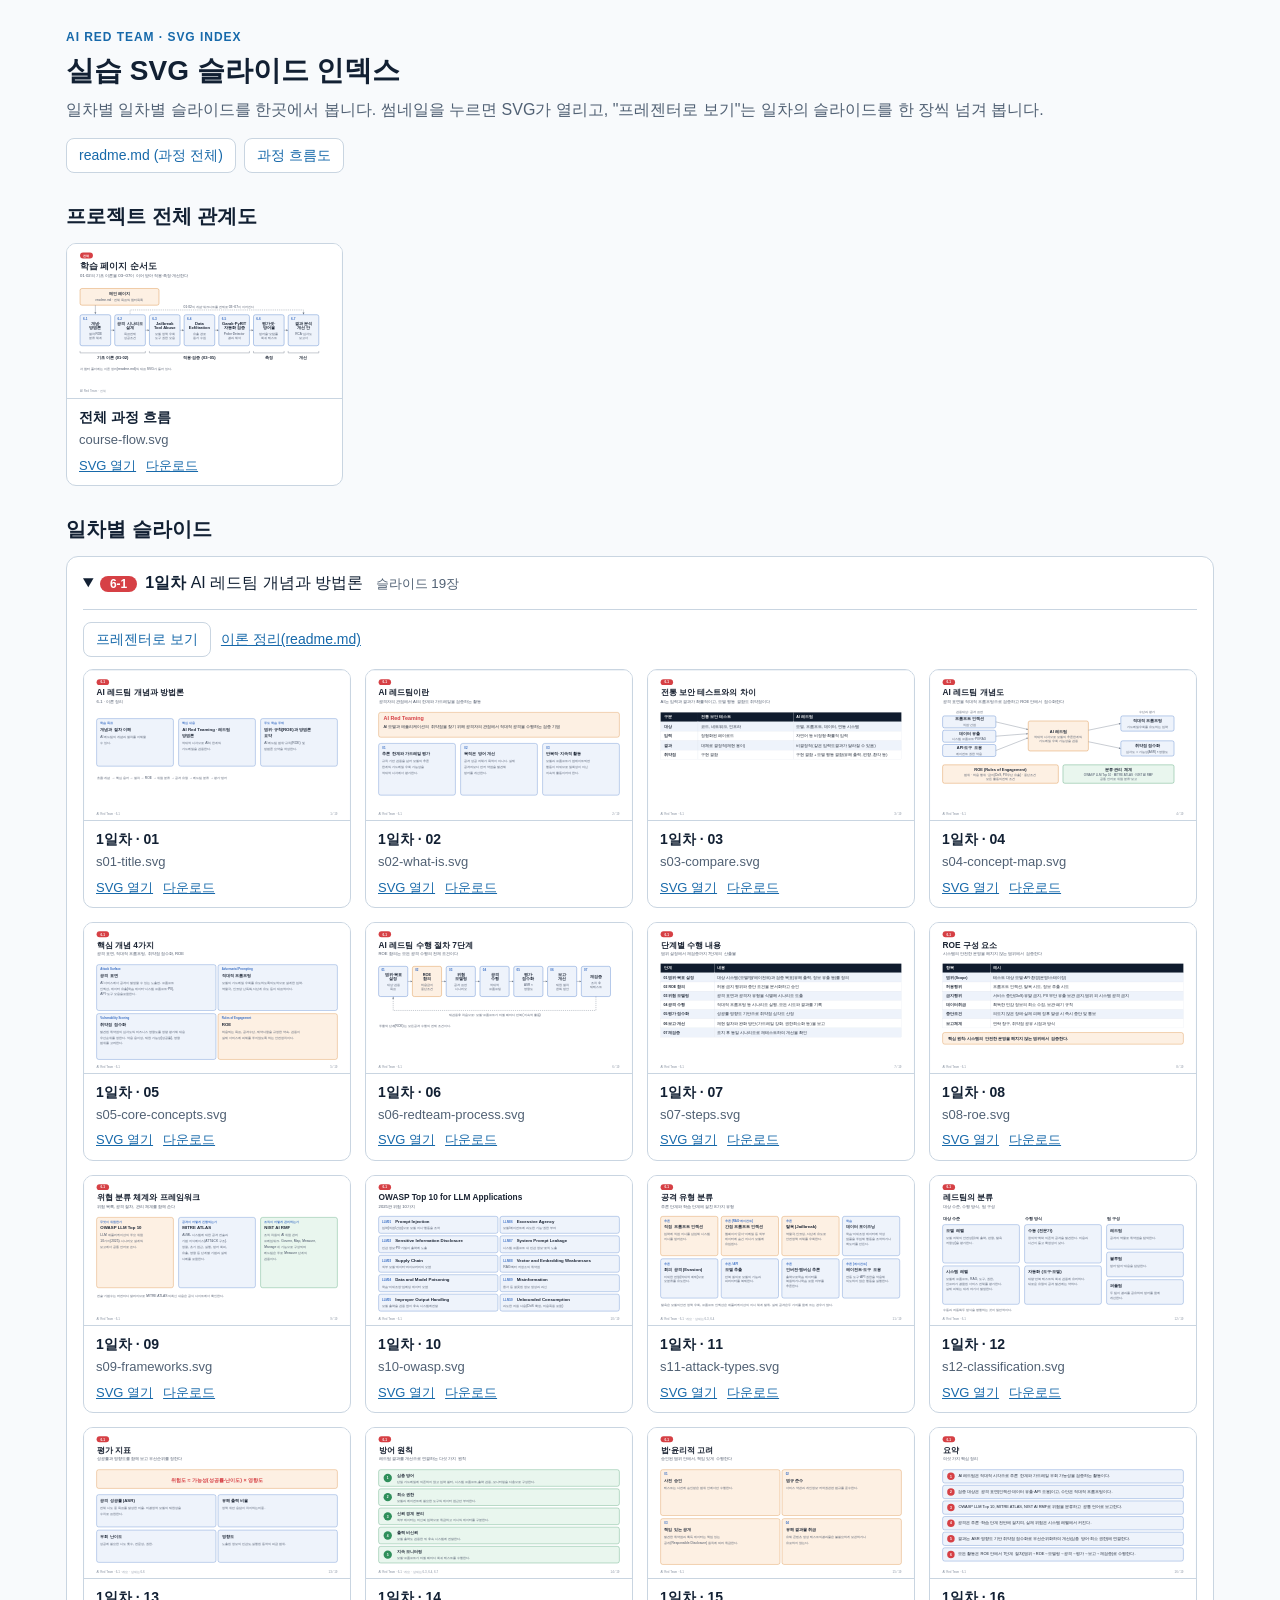
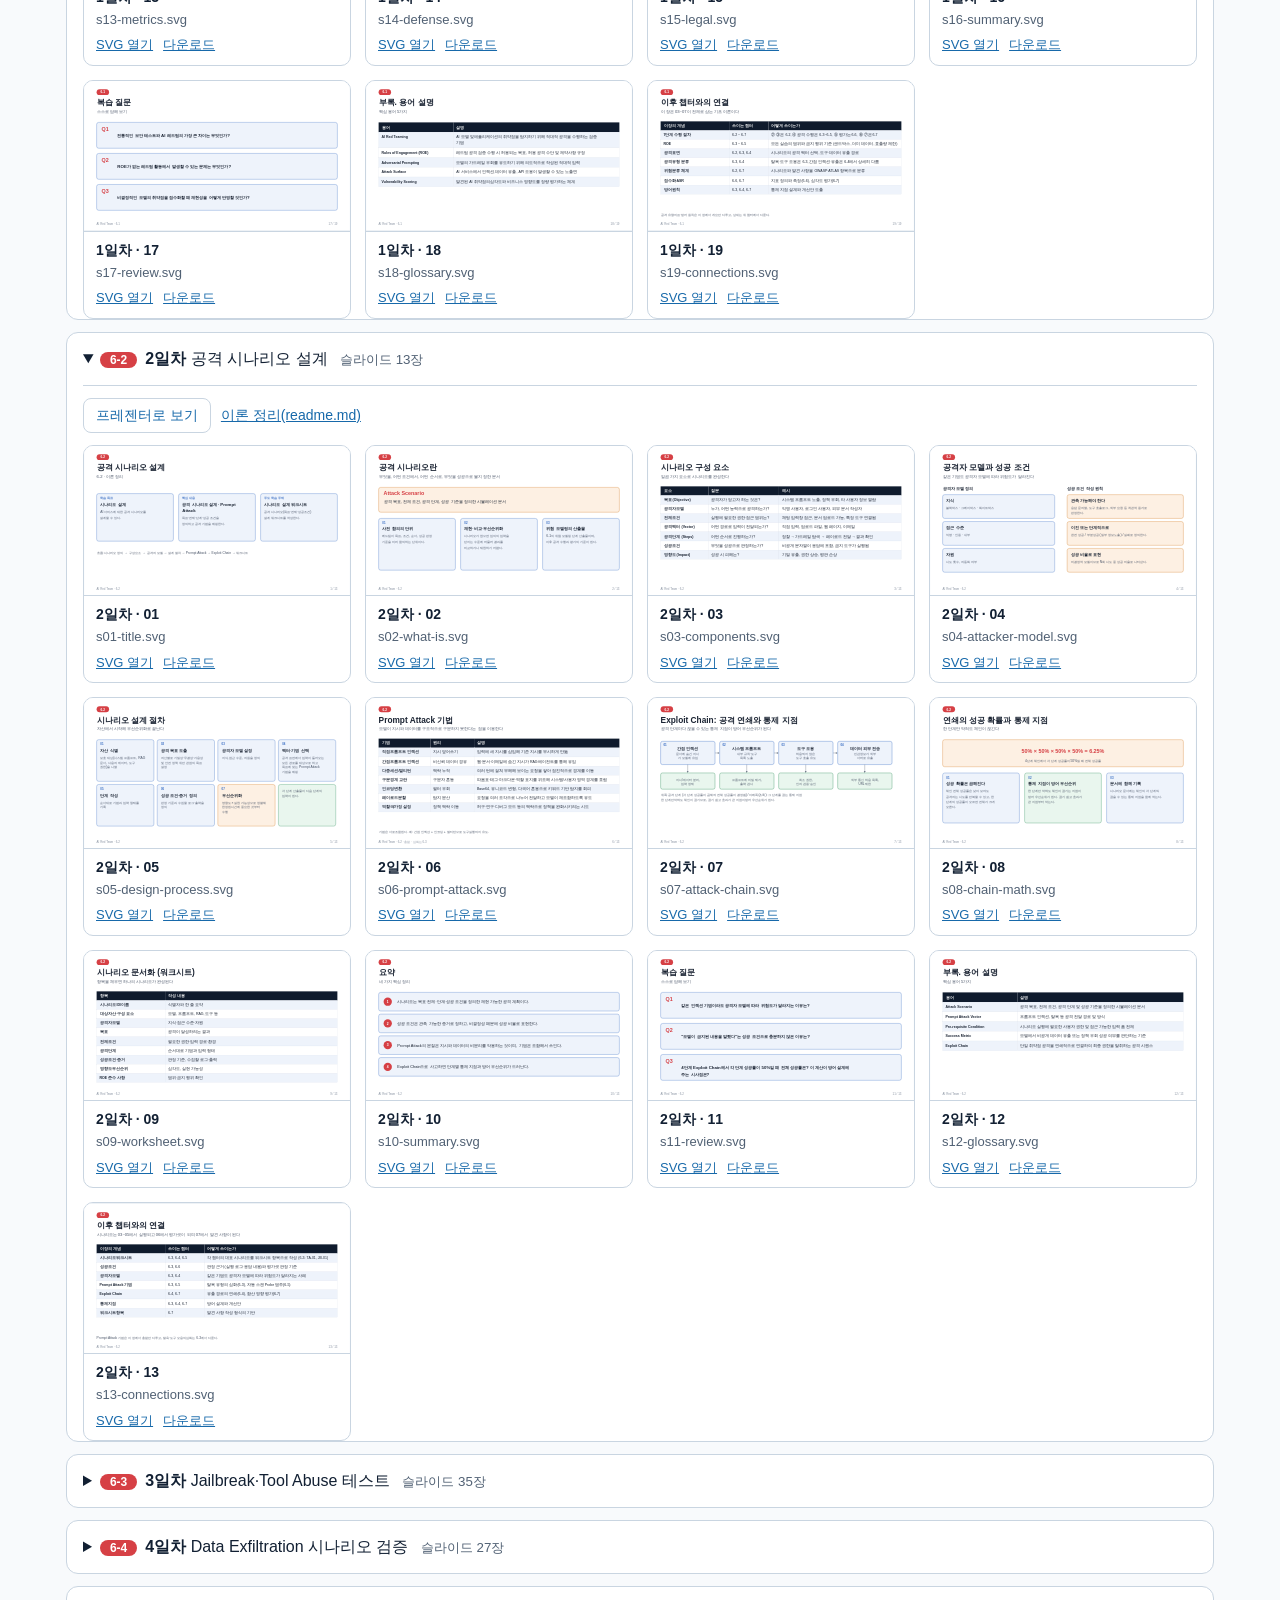
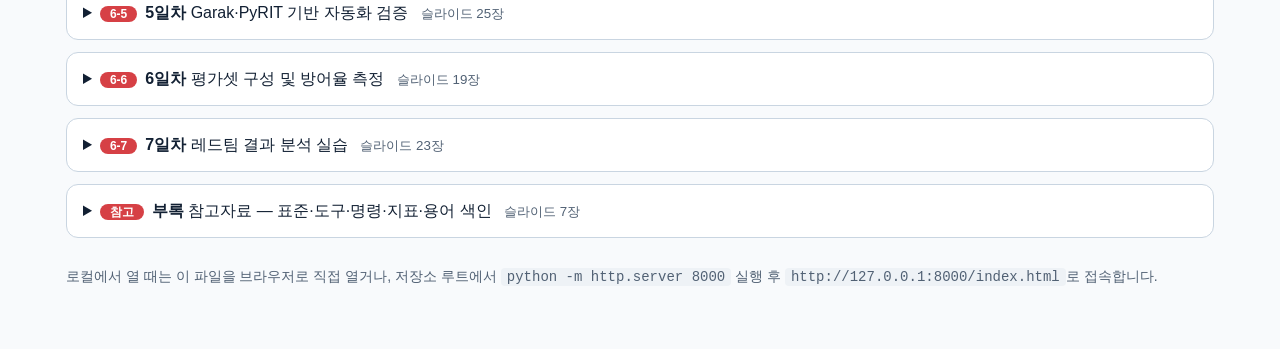
==== index.html @ 2e041b87 "7일차 AI 레드팀 교육 과정: 이론·슬라이드·실습 코드 전체 - 01~07 일차별 이론 정리 readme + SVG 슬라이드(발표자 포함) + Python 실습 - 99_ref " ====
<!doctype html>
<html lang="ko">
<head>
<meta charset="utf-8">
<meta name="viewport" content="width=device-width, initial-scale=1">
<meta name="color-scheme" content="light">
<title>AI 레드팀 슬라이드 인덱스</title>
<style>
:root{color-scheme:light;--bg:#f8fafc;--panel:#ffffff;--ink:#122033;--muted:#516174;--line:#c9d5e1;--accent:#1769aa}
*{box-sizing:border-box}
body{margin:0;background:var(--bg);color:var(--ink);font-family:-apple-system,'Apple SD Gothic Neo','Noto Sans KR',sans-serif;line-height:1.5}
main{max-width:1180px;margin:0 auto;padding:28px 16px 48px}
a{color:var(--accent)}
.eyebrow{font-size:12px;font-weight:700;letter-spacing:.08em;color:var(--accent);margin:0}
h1{font-size:28px;margin:4px 0 6px}
.sub{color:var(--muted);margin:0 0 16px}
nav{display:flex;flex-wrap:wrap;gap:8px;margin-bottom:28px}
nav a,.btn{display:inline-block;padding:6px 12px;border:1px solid var(--line);border-radius:8px;background:var(--panel);text-decoration:none;font-size:14px}
nav a:hover,.btn:hover{border-color:var(--accent)}
h2{font-size:20px;margin:28px 0 12px}
.grid{display:grid;grid-template-columns:repeat(auto-fill,minmax(240px,1fr));gap:14px;margin-top:12px}
.card{background:var(--panel);border:1px solid var(--line);border-radius:10px;overflow:hidden;display:flex;flex-direction:column}
.thumb{display:block;aspect-ratio:16/9;background:#eef2f6;border-bottom:1px solid var(--line)}
.thumb img{width:100%;height:100%;object-fit:contain;display:block}
.body{padding:8px 12px 10px;font-size:13px}
.body h3{font-size:14px;margin:0 0 2px}
.body p{margin:0 0 6px;color:var(--muted);word-break:break-all}
.body a{margin-right:10px}
details.day{background:var(--panel);border:1px solid var(--line);border-radius:12px;padding:0 16px;margin-bottom:12px}
summary{cursor:pointer;padding:14px 0;font-size:16px;list-style-position:inside}
summary small{color:var(--muted);margin-left:8px}
.chip{background:#d64045;color:#fff;border-radius:999px;padding:1px 10px;font-size:12px;font-weight:700;margin-right:8px}
details[open] summary{border-bottom:1px solid var(--line)}
.tools{display:flex;flex-wrap:wrap;gap:10px;align-items:center;margin:12px 0 0;font-size:14px}
.foot{color:var(--muted);font-size:14px;margin-top:28px}
code{background:#eef2f6;padding:1px 6px;border-radius:4px}
</style>
</head>
<body>
<main>
  <header>
    <p class="eyebrow">AI RED TEAM · SVG INDEX</p>
    <h1>실습 SVG 슬라이드 인덱스</h1>
    <p class="sub">일차별 일차별 슬라이드를 한곳에서 봅니다. 썸네일을 누르면 SVG가 열리고, "프레젠터로 보기"는 일차의 슬라이드를 한 장씩 넘겨 봅니다.</p>
    <nav aria-label="빠른 링크">
      <a href="readme.md">readme.md (과정 전체)</a>
      <a href="course-flow.svg" target="_blank">과정 흐름도</a>
    </nav>
  </header>

  <h2>프로젝트 전체 관계도</h2>
  <div class="grid">
    <article class="card">
      <a class="thumb" href="course-flow.svg" target="_blank"><img loading="lazy" src="course-flow.svg" alt="전체 과정 흐름: 6-1부터 6-7까지 일차 관계"></a>
      <div class="body"><h3>전체 과정 흐름</h3><p>course-flow.svg</p><a href="course-flow.svg" target="_blank">SVG 열기</a><a href="course-flow.svg" download>다운로드</a></div>
    </article>
  </div>

  <h2>일차별 슬라이드</h2>
  <details class="day" open>
    <summary><span class="chip">6-1</span><b>1일차</b> AI 레드팀 개념과 방법론 <small>슬라이드 19장</small></summary>
    <p class="tools"><a class="btn" href="01_ai_redteam_concept_methodology/slides/index.html">프레젠터로 보기</a><a href="01_ai_redteam_concept_methodology/readme.md">이론 정리(readme.md)</a></p>
    <div class="grid" id="g1"></div>
  </details>
  <details class="day" open>
    <summary><span class="chip">6-2</span><b>2일차</b> 공격 시나리오 설계 <small>슬라이드 13장</small></summary>
    <p class="tools"><a class="btn" href="02_attack_scenario_design/slides/index.html">프레젠터로 보기</a><a href="02_attack_scenario_design/readme.md">이론 정리(readme.md)</a></p>
    <div class="grid" id="g2"></div>
  </details>
  <details class="day">
    <summary><span class="chip">6-3</span><b>3일차</b> Jailbreak·Tool Abuse 테스트 <small>슬라이드 35장</small></summary>
    <p class="tools"><a class="btn" href="03_jailbreak_tool_abuse_testing/slides/index.html">프레젠터로 보기</a><a href="03_jailbreak_tool_abuse_testing/readme.md">이론 정리(readme.md)</a></p>
    <div class="grid" id="g3"></div>
  </details>
  <details class="day">
    <summary><span class="chip">6-4</span><b>4일차</b> Data Exfiltration 시나리오 검증 <small>슬라이드 27장</small></summary>
    <p class="tools"><a class="btn" href="04_data_exfiltration_validation/slides/index.html">프레젠터로 보기</a><a href="04_data_exfiltration_validation/readme.md">이론 정리(readme.md)</a></p>
    <div class="grid" id="g4"></div>
  </details>
  <details class="day">
    <summary><span class="chip">6-5</span><b>5일차</b> Garak·PyRIT 기반 자동화 검증 <small>슬라이드 25장</small></summary>
    <p class="tools"><a class="btn" href="05_garak_pyrit_automated_testing/slides/index.html">프레젠터로 보기</a><a href="05_garak_pyrit_automated_testing/readme.md">이론 정리(readme.md)</a></p>
    <div class="grid" id="g5"></div>
  </details>
  <details class="day">
    <summary><span class="chip">6-6</span><b>6일차</b> 평가셋 구성 및 방어율 측정 <small>슬라이드 19장</small></summary>
    <p class="tools"><a class="btn" href="06_evaluation_set_defense_rate/slides/index.html">프레젠터로 보기</a><a href="06_evaluation_set_defense_rate/readme.md">이론 정리(readme.md)</a></p>
    <div class="grid" id="g6"></div>
  </details>
  <details class="day">
    <summary><span class="chip">6-7</span><b>7일차</b> 레드팀 결과 분석 실습 <small>슬라이드 23장</small></summary>
    <p class="tools"><a class="btn" href="07_redteam_result_analysis/slides/index.html">프레젠터로 보기</a><a href="07_redteam_result_analysis/readme.md">이론 정리(readme.md)</a></p>
    <div class="grid" id="g7"></div>
  </details>
  <details class="day">
    <summary><span class="chip">참고</span><b>부록</b> 참고자료 — 표준·도구·명령·지표·용어 색인 <small>슬라이드 7장</small></summary>
    <p class="tools"><a class="btn" href="99_ref/slides/index.html">프레젠터로 보기</a><a href="99_ref/readme.md">참고자료(readme.md)</a></p>
    <div class="grid" id="g8"></div>
  </details>

  <p class="foot">로컬에서 열 때는 이 파일을 브라우저로 직접 열거나, 저장소 루트에서 <code>python -m http.server 8000</code> 실행 후 <code>http://127.0.0.1:8000/index.html</code>로 접속합니다.</p>
</main>
<script>
function draw(id, dir, files, extra, group) {
  var box = document.getElementById(id);
  function add(path, file, label) {
    var a = document.createElement('article'); a.className = 'card';
    a.innerHTML = '<a class="thumb" target="_blank"><img loading="lazy"></a>' +
      '<div class="body"><h3></h3><p></p><a target="_blank">SVG 열기</a><a download>다운로드</a></div>';
    var l = a.querySelectorAll('a');
    l[0].href = l[1].href = l[2].href = path;
    var img = a.querySelector('img'); img.src = path; img.alt = label;
    a.querySelector('h3').textContent = label;
    a.querySelector('p').textContent = file;
    box.appendChild(a);
  }
  files.forEach(function (f, i) {
    var no = String(i + 1); if (no.length < 2) no = '0' + no;
    add(dir + '/slides/' + f, f, group + ' · ' + no);
  });
  extra.forEach(function (f) { add(dir + '/' + f, f, group + ' · 대표 SVG'); });
}
draw('g1', '01_ai_redteam_concept_methodology', ["s01-title.svg", "s02-what-is.svg", "s03-compare.svg", "s04-concept-map.svg", "s05-core-concepts.svg", "s06-redteam-process.svg", "s07-steps.svg", "s08-roe.svg", "s09-frameworks.svg", "s10-owasp.svg", "s11-attack-types.svg", "s12-classification.svg", "s13-metrics.svg", "s14-defense.svg", "s15-legal.svg", "s16-summary.svg", "s17-review.svg", "s18-glossary.svg", "s19-connections.svg"], [], '1일차');
draw('g2', '02_attack_scenario_design', ["s01-title.svg", "s02-what-is.svg", "s03-components.svg", "s04-attacker-model.svg", "s05-design-process.svg", "s06-prompt-attack.svg", "s07-attack-chain.svg", "s08-chain-math.svg", "s09-worksheet.svg", "s10-summary.svg", "s11-review.svg", "s12-glossary.svg", "s13-connections.svg"], [], '2일차');
draw('g3', '03_jailbreak_tool_abuse_testing', ["s01-title.svg", "s02-position.svg", "s03-jb-definition.svg", "s04-jb-types.svg", "s05-jb-testing.svg", "s06-ta-structure.svg", "s07-excessive-agency.svg", "s08-ta-types.svg", "s09-ta-testing.svg", "s10-defense-jb.svg", "s11-defense-ta.svg", "s12-agent-attack-surface.svg", "s13-scenario-examples.svg", "s14-worksheet-ta01.svg", "s15-worksheet-jb01.svg", "s16-scenario-diff.svg", "s17-record.svg", "s18-lab-method.svg", "s19-lab-hyp.svg", "s20-lab-flow.svg", "s21-code-map.svg", "s22-lab-harness.svg", "s23-lab-stats.svg", "s24-lab-prep.svg", "s25-lab-setup.svg", "s26-lab-run4.svg", "s27-lab-run5.svg", "s28-lab-result.svg", "s29-lab-read.svg", "s30-lab-read2.svg", "s31-lab-read3.svg", "s32-summary.svg", "s33-review.svg", "s34-glossary.svg", "s35-connections.svg"], [], '3일차');
draw('g4', '04_data_exfiltration_validation', ["s01-title.svg", "s02-what.svg", "s03-trifecta.svg", "s04-lethal-trifecta.svg", "s05-channels.svg", "s06-markdown-leak.svg", "s07-verify.svg", "s08-roe-canary.svg", "s09-evidence.svg", "s10-defense.svg", "s11-worksheet-ex01.svg", "s12-chain.svg", "s13-code-map.svg", "s14-lab-method.svg", "s15-lab-hyp.svg", "s16-lab-measure.svg", "s17-lab-flow.svg", "s18-lab-prep.svg", "s19-lab-setup.svg", "s20-lab-run3.svg", "s21-lab-result.svg", "s22-lab-read.svg", "s23-lab-read2.svg", "s24-summary.svg", "s25-review.svg", "s26-glossary.svg", "s27-connections.svg"], [], '4일차');
draw('g5', '05_garak_pyrit_automated_testing', ["s01-title.svg", "s02-why.svg", "s03-structure.svg", "s04-garak.svg", "s05-garak-flow.svg", "s06-pyrit.svg", "s07-compare.svg", "s08-metrics.svg", "s09-cautions.svg", "s10-ops.svg", "s11-worksheet-au01.svg", "s12-mapping.svg", "s13-code-map.svg", "s14-lab-method.svg", "s15-lab-graph.svg", "s16-lab-prep.svg", "s17-lab-setup.svg", "s18-lab-run3.svg", "s19-lab-result.svg", "s20-lab-interp.svg", "s21-lab-read.svg", "s22-lab-read2.svg", "s23-summary.svg", "s24-review.svg", "s25-glossary.svg"], [], '5일차');
draw('g6', '06_evaluation_set_defense_rate', ["s01-title.svg", "s02-overview.svg", "s03-eval-metrics.svg", "s04-principles.svg", "s05-case.svg", "s06-build.svg", "s07-metrics.svg", "s08-aux.svg", "s09-stats.svg", "s10-judge.svg", "s11-tradeoff.svg", "s12-regression.svg", "s13-mapping.svg", "s14-lab-run.svg", "s15-lab-format.svg", "s16-lab-read.svg", "s17-summary.svg", "s18-review.svg", "s19-glossary.svg"], [], '6일차');
draw('g7', '07_redteam_result_analysis', ["s01-title.svg", "s02-overview.svg", "s03-analysis-cycle.svg", "s04-organize.svg", "s05-rca.svg", "s06-whys.svg", "s07-severity.svg", "s08-cvss.svg", "s09-layers.svg", "s10-plan.svg", "s11-residual.svg", "s12-audience.svg", "s13-components.svg", "s14-finding.svg", "s15-writing.svg", "s16-lab-tool.svg", "s17-lab-fill.svg", "s18-lab-rule.svg", "s19-reverify.svg", "s20-mapping.svg", "s21-summary.svg", "s22-review.svg", "s23-glossary.svg"], [], '7일차');
draw('g8', '99_ref', ["s01-title.svg", "s02-ref-map.svg", "s03-standards.svg", "s04-tools.svg", "s05-commands.svg", "s06-metrics.svg", "s07-index.svg"], [], '부록');
</script>
</body>
</html>
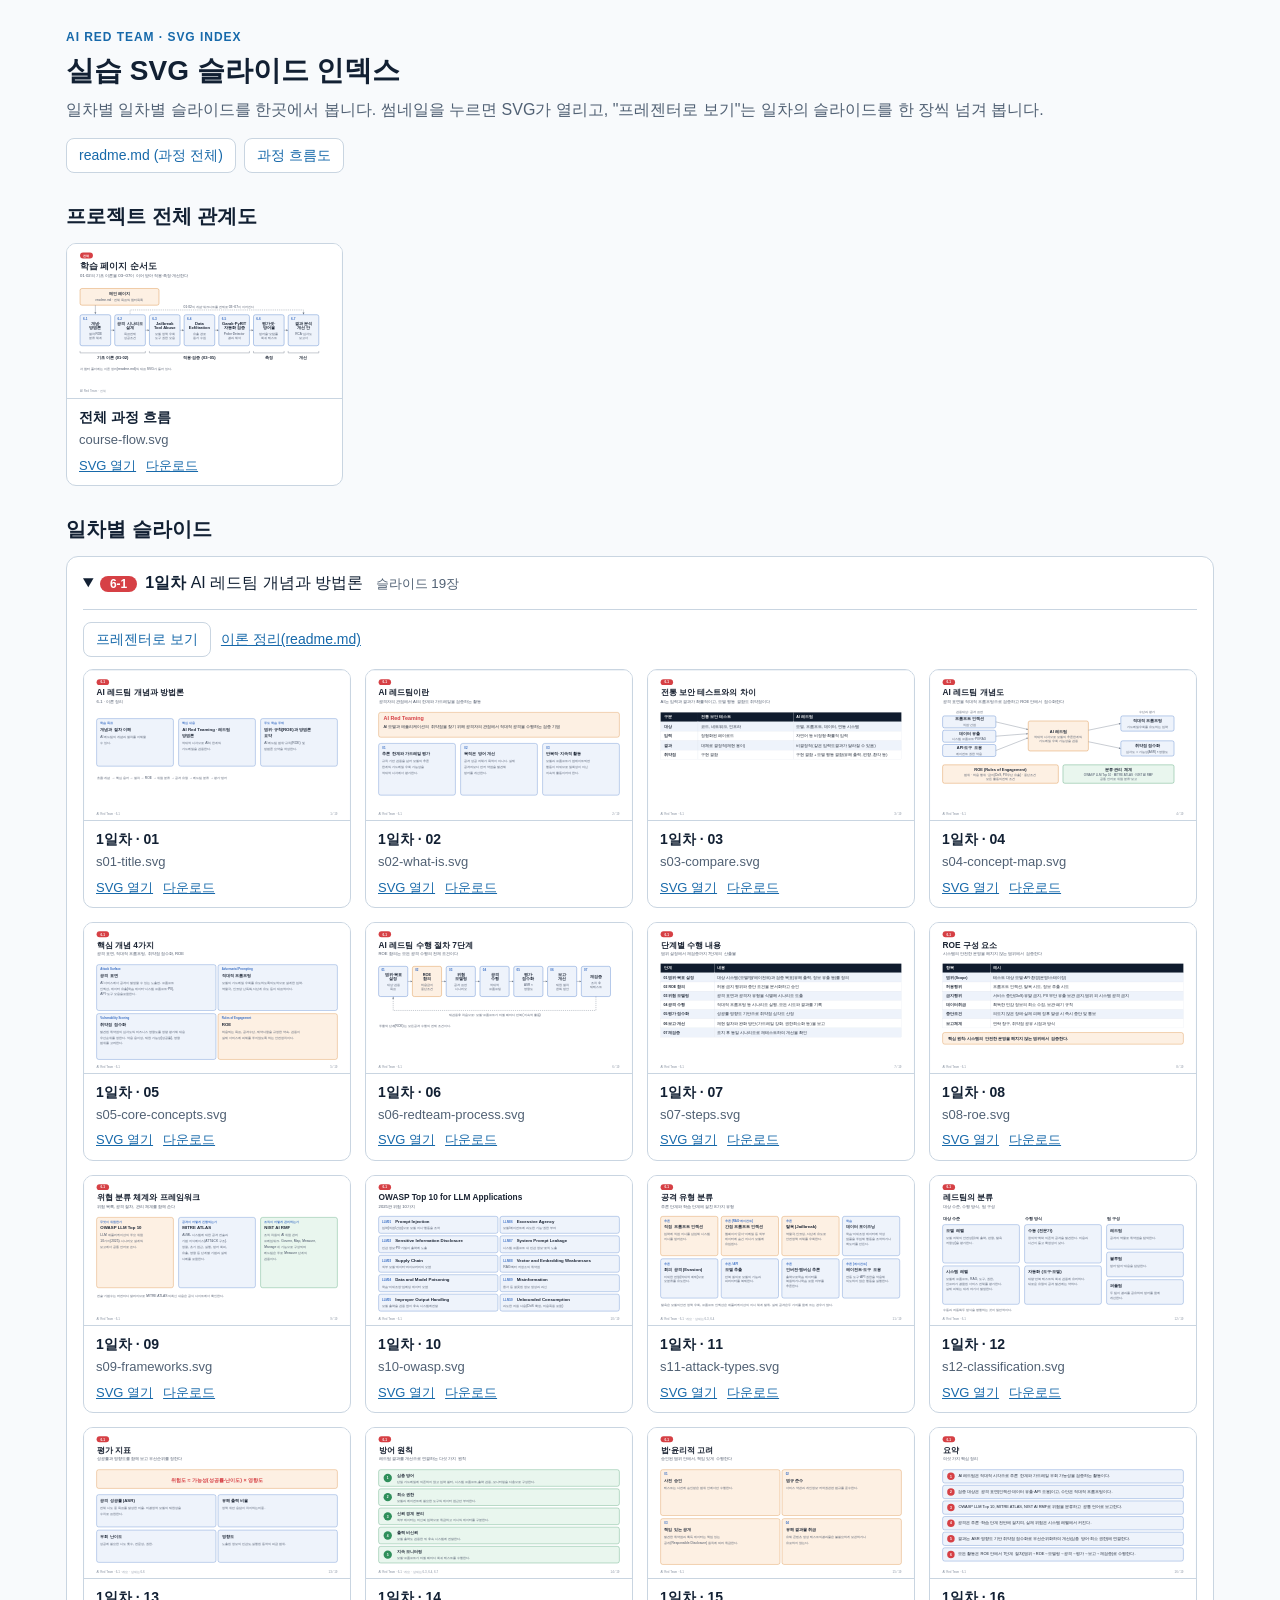
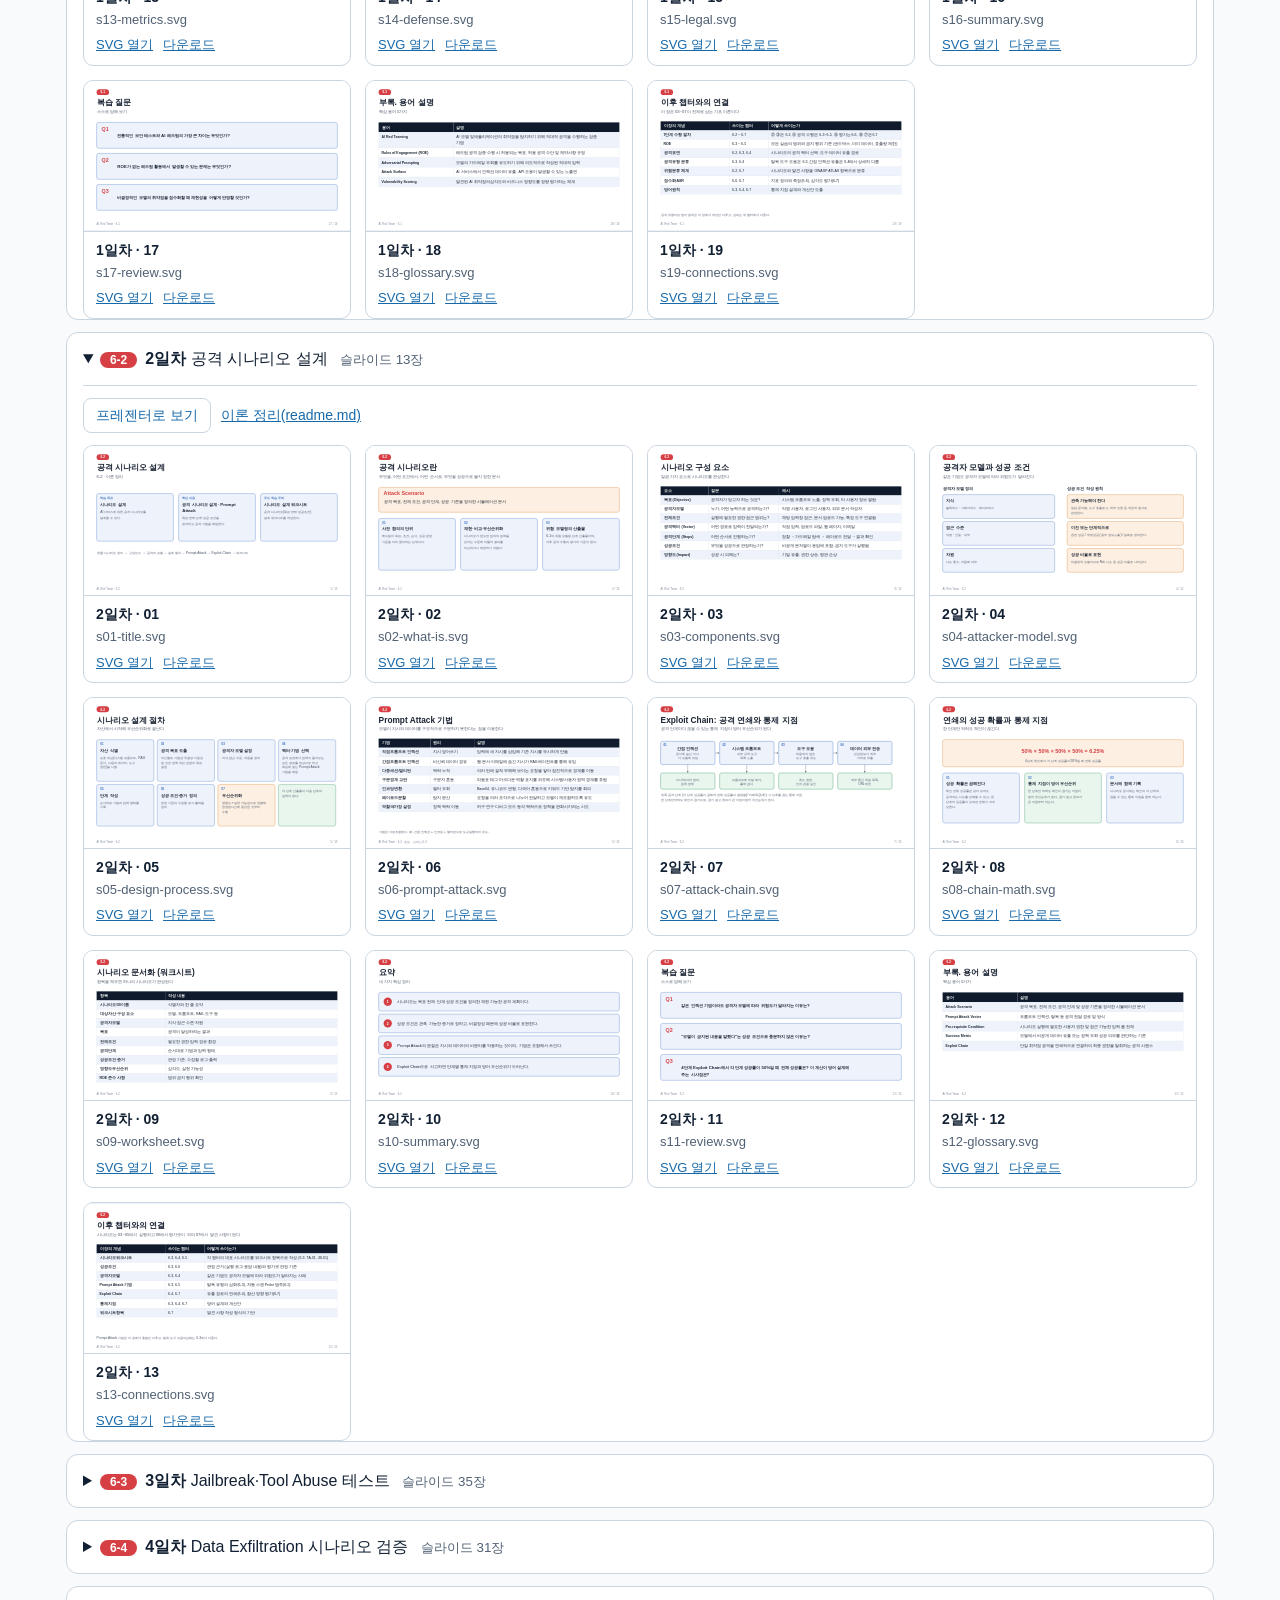
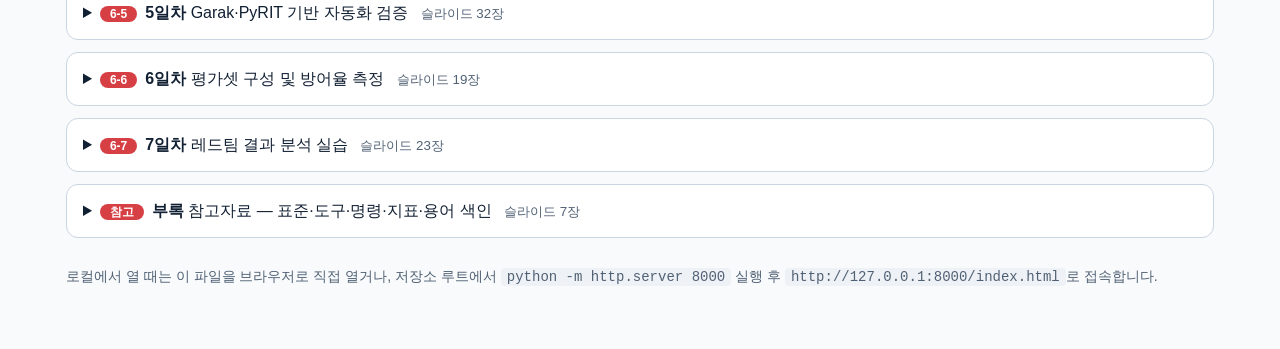
==== commit 76fdd27e: "5일차: Garak·PyRIT 실제 실행 실습 추가, 슬라이드 32장으로 재구성 - scan_pyrit.py, scan_garak.py, test_scan.py 추가 (로컬 Oll" ====
--- a/index.html
+++ b/index.html
@@ -73,12 +73,12 @@
     <div class="grid" id="g3"></div>
   </details>
   <details class="day">
-    <summary><span class="chip">6-4</span><b>4일차</b> Data Exfiltration 시나리오 검증 <small>슬라이드 27장</small></summary>
+    <summary><span class="chip">6-4</span><b>4일차</b> Data Exfiltration 시나리오 검증 <small>슬라이드 31장</small></summary>
     <p class="tools"><a class="btn" href="04_data_exfiltration_validation/slides/index.html">프레젠터로 보기</a><a href="04_data_exfiltration_validation/readme.md">이론 정리(readme.md)</a></p>
     <div class="grid" id="g4"></div>
   </details>
   <details class="day">
-    <summary><span class="chip">6-5</span><b>5일차</b> Garak·PyRIT 기반 자동화 검증 <small>슬라이드 25장</small></summary>
+    <summary><span class="chip">6-5</span><b>5일차</b> Garak·PyRIT 기반 자동화 검증 <small>슬라이드 32장</small></summary>
     <p class="tools"><a class="btn" href="05_garak_pyrit_automated_testing/slides/index.html">프레젠터로 보기</a><a href="05_garak_pyrit_automated_testing/readme.md">이론 정리(readme.md)</a></p>
     <div class="grid" id="g5"></div>
   </details>
@@ -124,7 +124,7 @@
 draw('g2', '02_attack_scenario_design', ["s01-title.svg", "s02-what-is.svg", "s03-components.svg", "s04-attacker-model.svg", "s05-design-process.svg", "s06-prompt-attack.svg", "s07-attack-chain.svg", "s08-chain-math.svg", "s09-worksheet.svg", "s10-summary.svg", "s11-review.svg", "s12-glossary.svg", "s13-connections.svg"], [], '2일차');
 draw('g3', '03_jailbreak_tool_abuse_testing', ["s01-title.svg", "s02-position.svg", "s03-jb-definition.svg", "s04-jb-types.svg", "s05-jb-testing.svg", "s06-ta-structure.svg", "s07-excessive-agency.svg", "s08-ta-types.svg", "s09-ta-testing.svg", "s10-defense-jb.svg", "s11-defense-ta.svg", "s12-agent-attack-surface.svg", "s13-scenario-examples.svg", "s14-worksheet-ta01.svg", "s15-worksheet-jb01.svg", "s16-scenario-diff.svg", "s17-record.svg", "s18-lab-method.svg", "s19-lab-hyp.svg", "s20-lab-flow.svg", "s21-code-map.svg", "s22-lab-harness.svg", "s23-lab-stats.svg", "s24-lab-prep.svg", "s25-lab-setup.svg", "s26-lab-run4.svg", "s27-lab-run5.svg", "s28-lab-result.svg", "s29-lab-read.svg", "s30-lab-read2.svg", "s31-lab-read3.svg", "s32-summary.svg", "s33-review.svg", "s34-glossary.svg", "s35-connections.svg"], [], '3일차');
 draw('g4', '04_data_exfiltration_validation', ["s01-title.svg", "s02-what.svg", "s03-trifecta.svg", "s04-lethal-trifecta.svg", "s05-channels.svg", "s06-markdown-leak.svg", "s07-verify.svg", "s08-roe-canary.svg", "s09-evidence.svg", "s10-defense.svg", "s11-worksheet-ex01.svg", "s12-chain.svg", "s13-code-map.svg", "s14-lab-method.svg", "s15-lab-hyp.svg", "s16-lab-measure.svg", "s17-lab-flow.svg", "s18-lab-prep.svg", "s19-lab-setup.svg", "s20-lab-run3.svg", "s21-lab-result.svg", "s22-lab-read.svg", "s23-lab-read2.svg", "s24-summary.svg", "s25-review.svg", "s26-glossary.svg", "s27-connections.svg"], [], '4일차');
-draw('g5', '05_garak_pyrit_automated_testing', ["s01-title.svg", "s02-why.svg", "s03-structure.svg", "s04-garak.svg", "s05-garak-flow.svg", "s06-pyrit.svg", "s07-compare.svg", "s08-metrics.svg", "s09-cautions.svg", "s10-ops.svg", "s11-worksheet-au01.svg", "s12-mapping.svg", "s13-code-map.svg", "s14-lab-method.svg", "s15-lab-graph.svg", "s16-lab-prep.svg", "s17-lab-setup.svg", "s18-lab-run3.svg", "s19-lab-result.svg", "s20-lab-interp.svg", "s21-lab-read.svg", "s22-lab-read2.svg", "s23-summary.svg", "s24-review.svg", "s25-glossary.svg"], [], '5일차');
+draw('g5', '05_garak_pyrit_automated_testing', ["s01-title.svg", "s02-why.svg", "s03-structure.svg", "s04-garak.svg", "s05-garak-flow.svg", "s06-pyrit.svg", "s07-compare.svg", "s08-metrics.svg", "s09-cautions.svg", "s10-ops.svg", "s11-worksheet-au01.svg", "s12-mapping.svg", "s13-code-map.svg", "s14-code-map-graph.svg", "s15-lab-method.svg", "s16-lab-hyp-why.svg", "s17-lab-hypothesis.svg", "s18-lab-tools.svg", "s19-garak-detail.svg", "s20-pyrit-detail.svg", "s21-lab-graph.svg", "s22-lab-prep.svg", "s23-lab-setup.svg", "s24-lab-scan.svg", "s25-lab-gate.svg", "s26-lab-result.svg", "s27-lab-interp.svg", "s28-lab-read.svg", "s29-lab-read2.svg", "s30-summary.svg", "s31-review.svg", "s32-glossary.svg"], [], '5일차');
 draw('g6', '06_evaluation_set_defense_rate', ["s01-title.svg", "s02-overview.svg", "s03-eval-metrics.svg", "s04-principles.svg", "s05-case.svg", "s06-build.svg", "s07-metrics.svg", "s08-aux.svg", "s09-stats.svg", "s10-judge.svg", "s11-tradeoff.svg", "s12-regression.svg", "s13-mapping.svg", "s14-lab-run.svg", "s15-lab-format.svg", "s16-lab-read.svg", "s17-summary.svg", "s18-review.svg", "s19-glossary.svg"], [], '6일차');
 draw('g7', '07_redteam_result_analysis', ["s01-title.svg", "s02-overview.svg", "s03-analysis-cycle.svg", "s04-organize.svg", "s05-rca.svg", "s06-whys.svg", "s07-severity.svg", "s08-cvss.svg", "s09-layers.svg", "s10-plan.svg", "s11-residual.svg", "s12-audience.svg", "s13-components.svg", "s14-finding.svg", "s15-writing.svg", "s16-lab-tool.svg", "s17-lab-fill.svg", "s18-lab-rule.svg", "s19-reverify.svg", "s20-mapping.svg", "s21-summary.svg", "s22-review.svg", "s23-glossary.svg"], [], '7일차');
 draw('g8', '99_ref', ["s01-title.svg", "s02-ref-map.svg", "s03-standards.svg", "s04-tools.svg", "s05-commands.svg", "s06-metrics.svg", "s07-index.svg"], [], '부록');
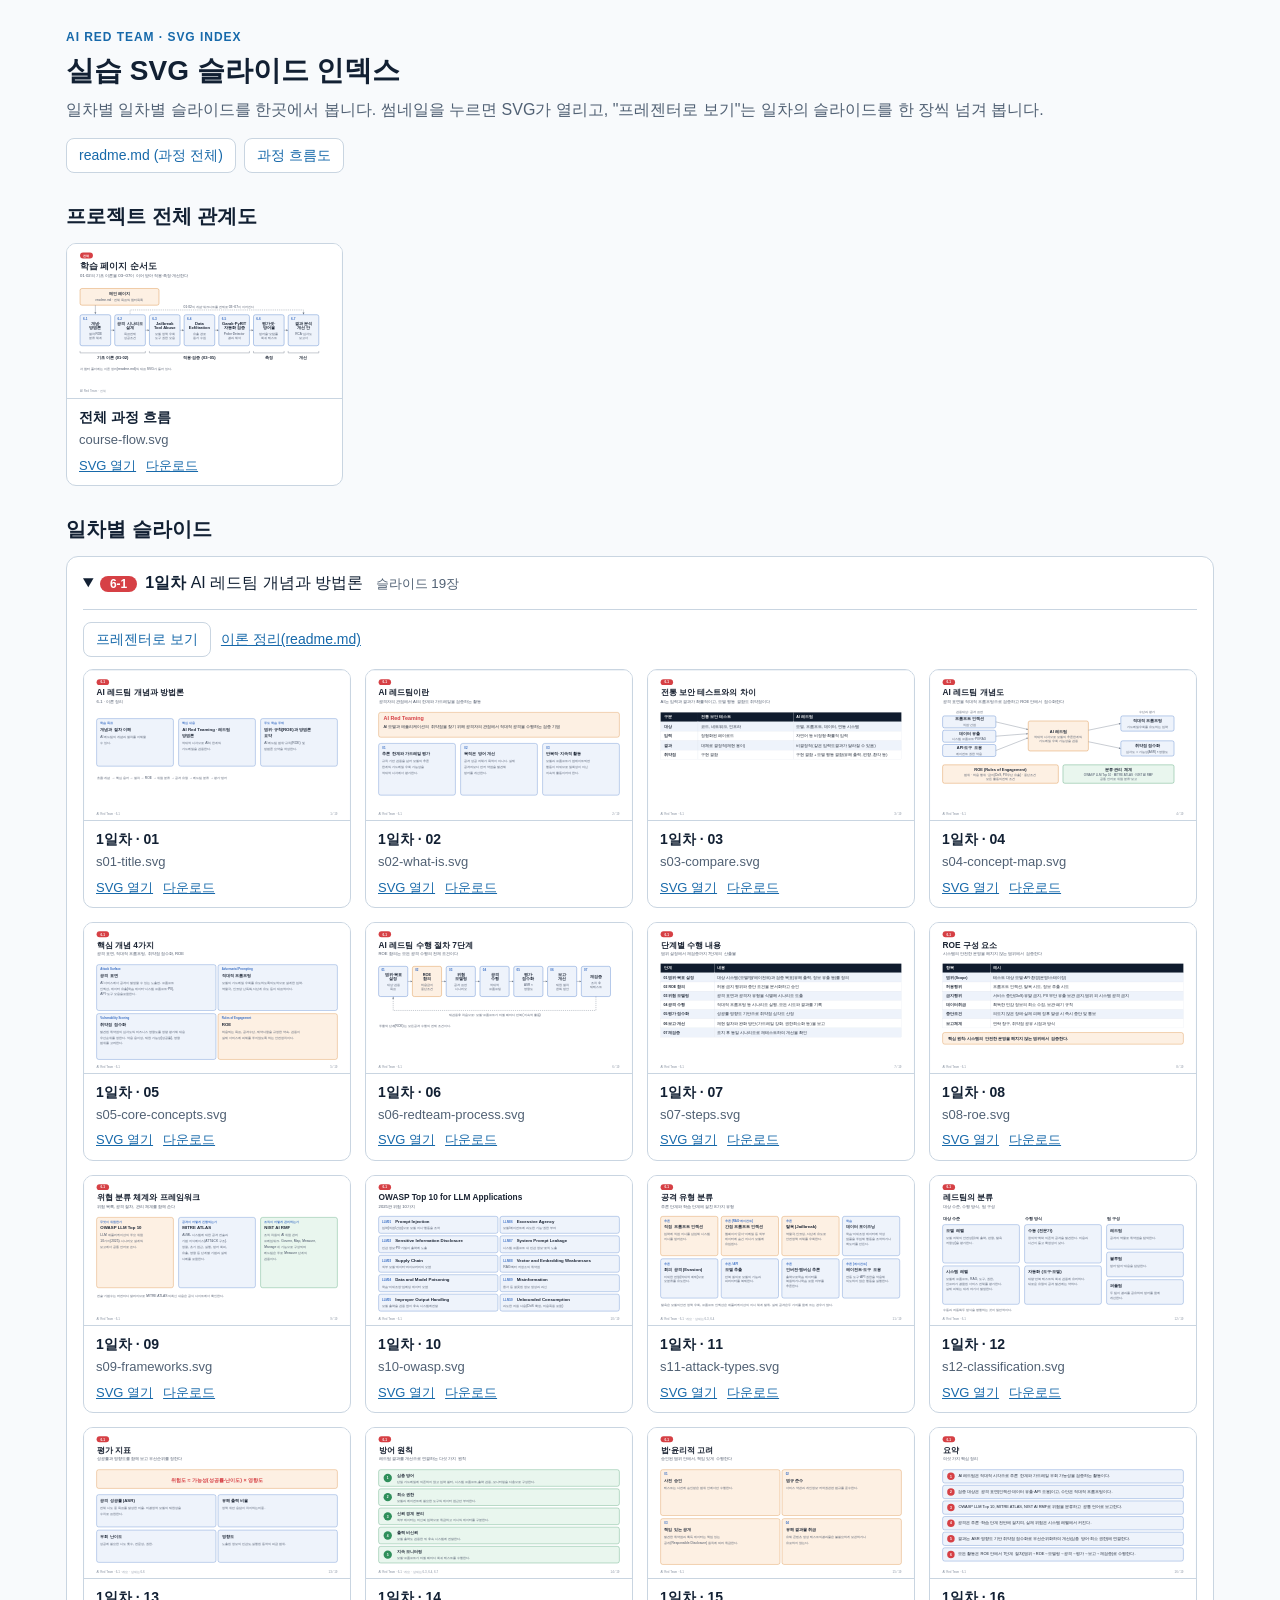
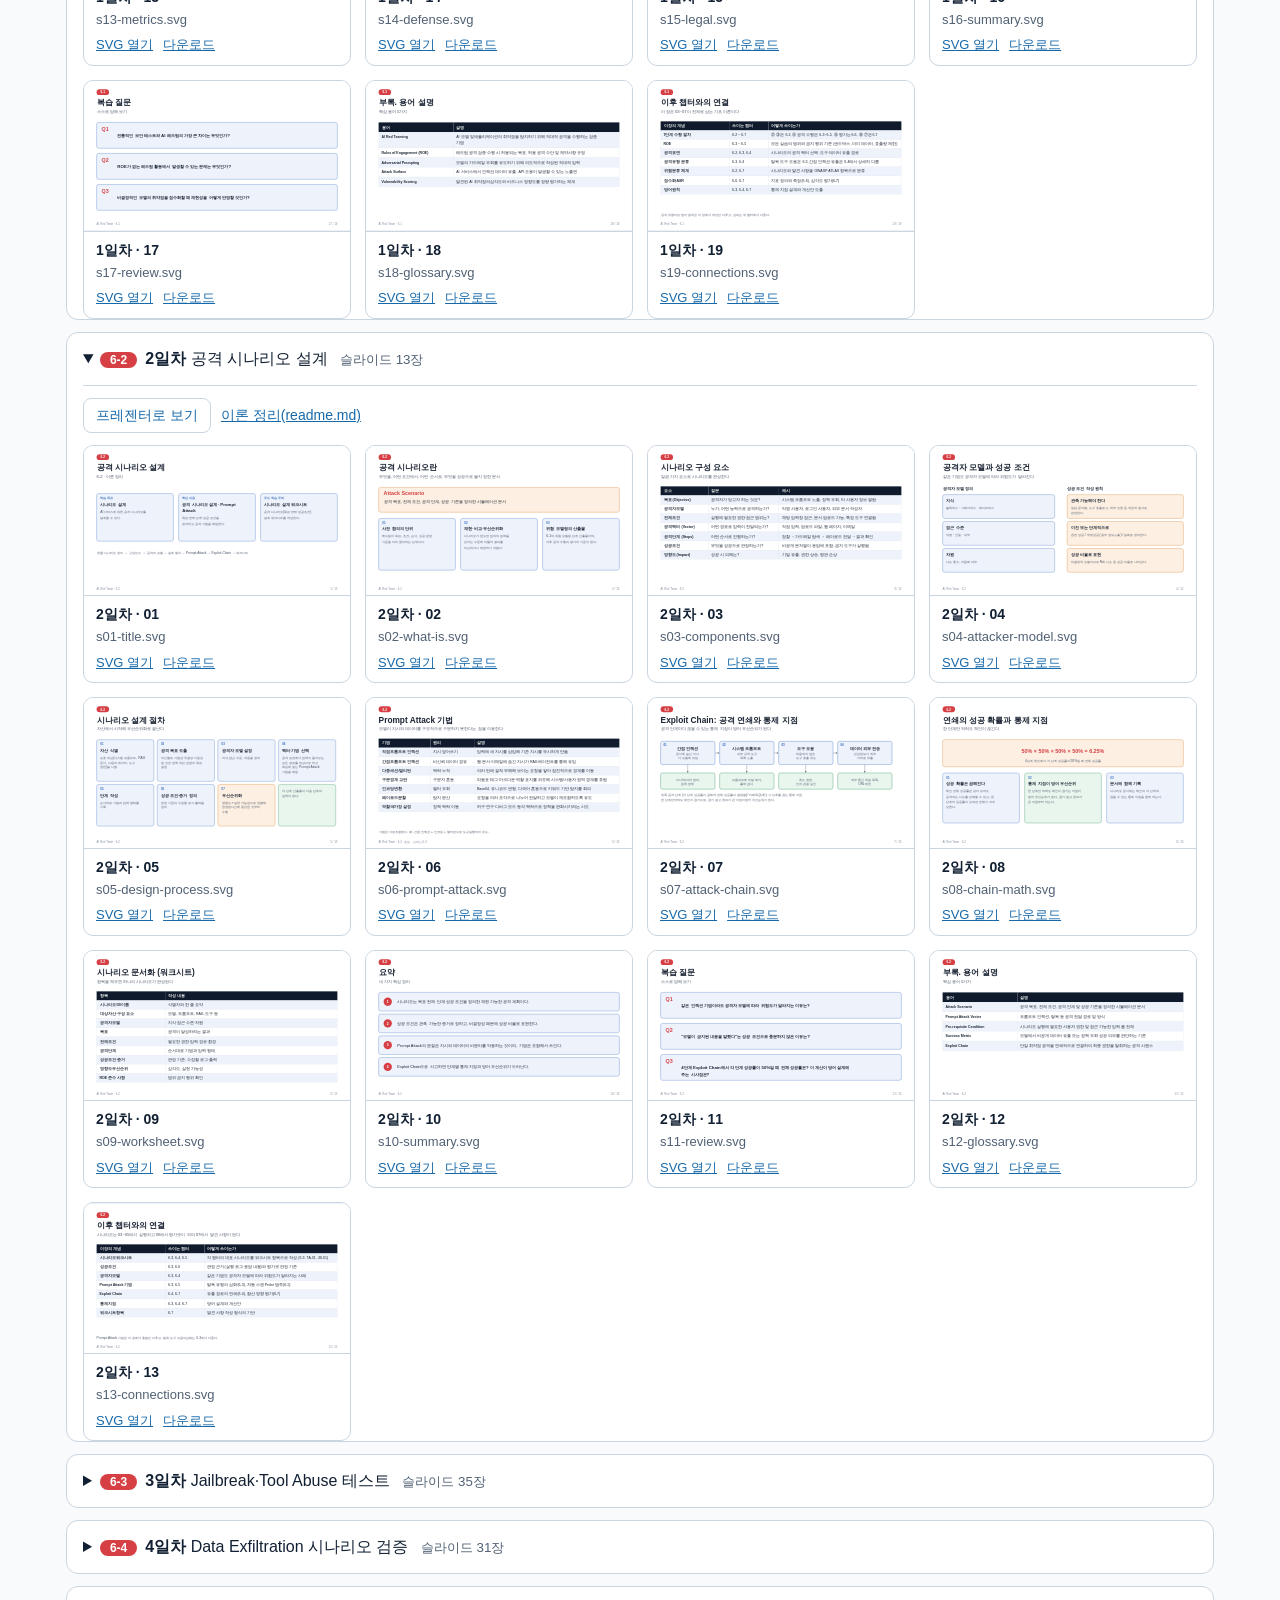
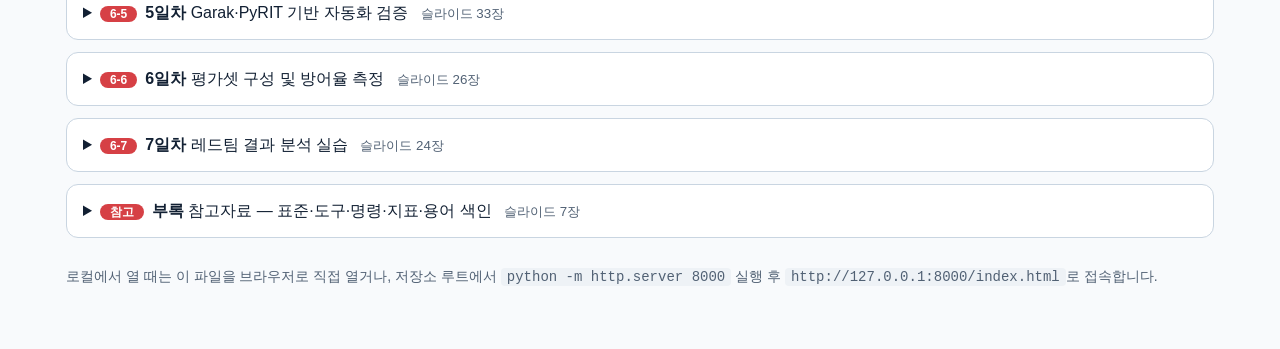
==== commit 23399833: "5~7일차: 가드 분리, 06·07 계층형 구조와 일차 독립 - 05: defense.py를 output_guard/metrics/input_guard로 분리, Garak·PyRI" ====
--- a/index.html
+++ b/index.html
@@ -78,17 +78,17 @@
     <div class="grid" id="g4"></div>
   </details>
   <details class="day">
-    <summary><span class="chip">6-5</span><b>5일차</b> Garak·PyRIT 기반 자동화 검증 <small>슬라이드 32장</small></summary>
+    <summary><span class="chip">6-5</span><b>5일차</b> Garak·PyRIT 기반 자동화 검증 <small>슬라이드 33장</small></summary>
     <p class="tools"><a class="btn" href="05_garak_pyrit_automated_testing/slides/index.html">프레젠터로 보기</a><a href="05_garak_pyrit_automated_testing/readme.md">이론 정리(readme.md)</a></p>
     <div class="grid" id="g5"></div>
   </details>
   <details class="day">
-    <summary><span class="chip">6-6</span><b>6일차</b> 평가셋 구성 및 방어율 측정 <small>슬라이드 19장</small></summary>
+    <summary><span class="chip">6-6</span><b>6일차</b> 평가셋 구성 및 방어율 측정 <small>슬라이드 26장</small></summary>
     <p class="tools"><a class="btn" href="06_evaluation_set_defense_rate/slides/index.html">프레젠터로 보기</a><a href="06_evaluation_set_defense_rate/readme.md">이론 정리(readme.md)</a></p>
     <div class="grid" id="g6"></div>
   </details>
   <details class="day">
-    <summary><span class="chip">6-7</span><b>7일차</b> 레드팀 결과 분석 실습 <small>슬라이드 23장</small></summary>
+    <summary><span class="chip">6-7</span><b>7일차</b> 레드팀 결과 분석 실습 <small>슬라이드 24장</small></summary>
     <p class="tools"><a class="btn" href="07_redteam_result_analysis/slides/index.html">프레젠터로 보기</a><a href="07_redteam_result_analysis/readme.md">이론 정리(readme.md)</a></p>
     <div class="grid" id="g7"></div>
   </details>
@@ -124,9 +124,9 @@
 draw('g2', '02_attack_scenario_design', ["s01-title.svg", "s02-what-is.svg", "s03-components.svg", "s04-attacker-model.svg", "s05-design-process.svg", "s06-prompt-attack.svg", "s07-attack-chain.svg", "s08-chain-math.svg", "s09-worksheet.svg", "s10-summary.svg", "s11-review.svg", "s12-glossary.svg", "s13-connections.svg"], [], '2일차');
 draw('g3', '03_jailbreak_tool_abuse_testing', ["s01-title.svg", "s02-position.svg", "s03-jb-definition.svg", "s04-jb-types.svg", "s05-jb-testing.svg", "s06-ta-structure.svg", "s07-excessive-agency.svg", "s08-ta-types.svg", "s09-ta-testing.svg", "s10-defense-jb.svg", "s11-defense-ta.svg", "s12-agent-attack-surface.svg", "s13-scenario-examples.svg", "s14-worksheet-ta01.svg", "s15-worksheet-jb01.svg", "s16-scenario-diff.svg", "s17-record.svg", "s18-lab-method.svg", "s19-lab-hyp.svg", "s20-lab-flow.svg", "s21-code-map.svg", "s22-lab-harness.svg", "s23-lab-stats.svg", "s24-lab-prep.svg", "s25-lab-setup.svg", "s26-lab-run4.svg", "s27-lab-run5.svg", "s28-lab-result.svg", "s29-lab-read.svg", "s30-lab-read2.svg", "s31-lab-read3.svg", "s32-summary.svg", "s33-review.svg", "s34-glossary.svg", "s35-connections.svg"], [], '3일차');
 draw('g4', '04_data_exfiltration_validation', ["s01-title.svg", "s02-what.svg", "s03-trifecta.svg", "s04-lethal-trifecta.svg", "s05-channels.svg", "s06-markdown-leak.svg", "s07-verify.svg", "s08-roe-canary.svg", "s09-evidence.svg", "s10-defense.svg", "s11-worksheet-ex01.svg", "s12-chain.svg", "s13-code-map.svg", "s14-lab-method.svg", "s15-lab-hyp.svg", "s16-lab-measure.svg", "s17-lab-flow.svg", "s18-lab-prep.svg", "s19-lab-setup.svg", "s20-lab-run3.svg", "s21-lab-result.svg", "s22-lab-read.svg", "s23-lab-read2.svg", "s24-summary.svg", "s25-review.svg", "s26-glossary.svg", "s27-connections.svg"], [], '4일차');
-draw('g5', '05_garak_pyrit_automated_testing', ["s01-title.svg", "s02-why.svg", "s03-structure.svg", "s04-garak.svg", "s05-garak-flow.svg", "s06-pyrit.svg", "s07-compare.svg", "s08-metrics.svg", "s09-cautions.svg", "s10-ops.svg", "s11-worksheet-au01.svg", "s12-mapping.svg", "s13-code-map.svg", "s14-code-map-graph.svg", "s15-lab-method.svg", "s16-lab-hyp-why.svg", "s17-lab-hypothesis.svg", "s18-lab-tools.svg", "s19-garak-detail.svg", "s20-pyrit-detail.svg", "s21-lab-graph.svg", "s22-lab-prep.svg", "s23-lab-setup.svg", "s24-lab-scan.svg", "s25-lab-gate.svg", "s26-lab-result.svg", "s27-lab-interp.svg", "s28-lab-read.svg", "s29-lab-read2.svg", "s30-summary.svg", "s31-review.svg", "s32-glossary.svg"], [], '5일차');
-draw('g6', '06_evaluation_set_defense_rate', ["s01-title.svg", "s02-overview.svg", "s03-eval-metrics.svg", "s04-principles.svg", "s05-case.svg", "s06-build.svg", "s07-metrics.svg", "s08-aux.svg", "s09-stats.svg", "s10-judge.svg", "s11-tradeoff.svg", "s12-regression.svg", "s13-mapping.svg", "s14-lab-run.svg", "s15-lab-format.svg", "s16-lab-read.svg", "s17-summary.svg", "s18-review.svg", "s19-glossary.svg"], [], '6일차');
-draw('g7', '07_redteam_result_analysis', ["s01-title.svg", "s02-overview.svg", "s03-analysis-cycle.svg", "s04-organize.svg", "s05-rca.svg", "s06-whys.svg", "s07-severity.svg", "s08-cvss.svg", "s09-layers.svg", "s10-plan.svg", "s11-residual.svg", "s12-audience.svg", "s13-components.svg", "s14-finding.svg", "s15-writing.svg", "s16-lab-tool.svg", "s17-lab-fill.svg", "s18-lab-rule.svg", "s19-reverify.svg", "s20-mapping.svg", "s21-summary.svg", "s22-review.svg", "s23-glossary.svg"], [], '7일차');
+draw('g5', '05_garak_pyrit_automated_testing', ["s01-title.svg", "s02-why.svg", "s03-structure.svg", "s04-garak.svg", "s05-garak-flow.svg", "s06-pyrit.svg", "s07-compare.svg", "s08-metrics.svg", "s09-cautions.svg", "s10-ops.svg", "s11-worksheet-au01.svg", "s12-mapping.svg", "s13-code-map.svg", "s14-code-map-graph.svg", "s15-code-map-guard.svg", "s16-lab-method.svg", "s17-lab-hyp-why.svg", "s18-lab-hypothesis.svg", "s19-lab-tools.svg", "s20-garak-detail.svg", "s21-pyrit-detail.svg", "s22-lab-graph.svg", "s23-lab-prep.svg", "s24-lab-setup.svg", "s25-lab-scan.svg", "s26-lab-gate.svg", "s27-lab-result.svg", "s28-lab-interp.svg", "s29-lab-read.svg", "s30-lab-read2.svg", "s31-summary.svg", "s32-review.svg", "s33-glossary.svg"], [], '5일차');
+draw('g6', '06_evaluation_set_defense_rate', ["s01-title.svg", "s02-overview.svg", "s03-eval-metrics.svg", "s04-principles.svg", "s05-case.svg", "s06-case-example.svg", "s07-build.svg", "s08-metrics.svg", "s09-aux.svg", "s10-stats.svg", "s11-judge.svg", "s12-tradeoff.svg", "s13-regression.svg", "s14-mapping.svg", "s15-code-map.svg", "s16-code-map.svg", "s17-lab-flow.svg", "s18-lab-run.svg", "s19-lab-run-test.svg", "s20-lab-run-metrics.svg", "s21-lab-run-gate.svg", "s22-lab-format.svg", "s23-lab-read.svg", "s24-summary.svg", "s25-review.svg", "s26-glossary.svg"], [], '6일차');
+draw('g7', '07_redteam_result_analysis', ["s01-title.svg", "s02-overview.svg", "s03-analysis-cycle.svg", "s04-organize.svg", "s05-rca.svg", "s06-whys.svg", "s07-severity.svg", "s08-cvss.svg", "s09-layers.svg", "s10-plan.svg", "s11-residual.svg", "s12-audience.svg", "s13-components.svg", "s14-finding.svg", "s15-writing.svg", "s16-code-map.svg", "s17-lab-tool.svg", "s18-lab-fill.svg", "s19-lab-rule.svg", "s20-reverify.svg", "s21-mapping.svg", "s22-summary.svg", "s23-review.svg", "s24-glossary.svg"], [], '7일차');
 draw('g8', '99_ref', ["s01-title.svg", "s02-ref-map.svg", "s03-standards.svg", "s04-tools.svg", "s05-commands.svg", "s06-metrics.svg", "s07-index.svg"], [], '부록');
 </script>
 </body>
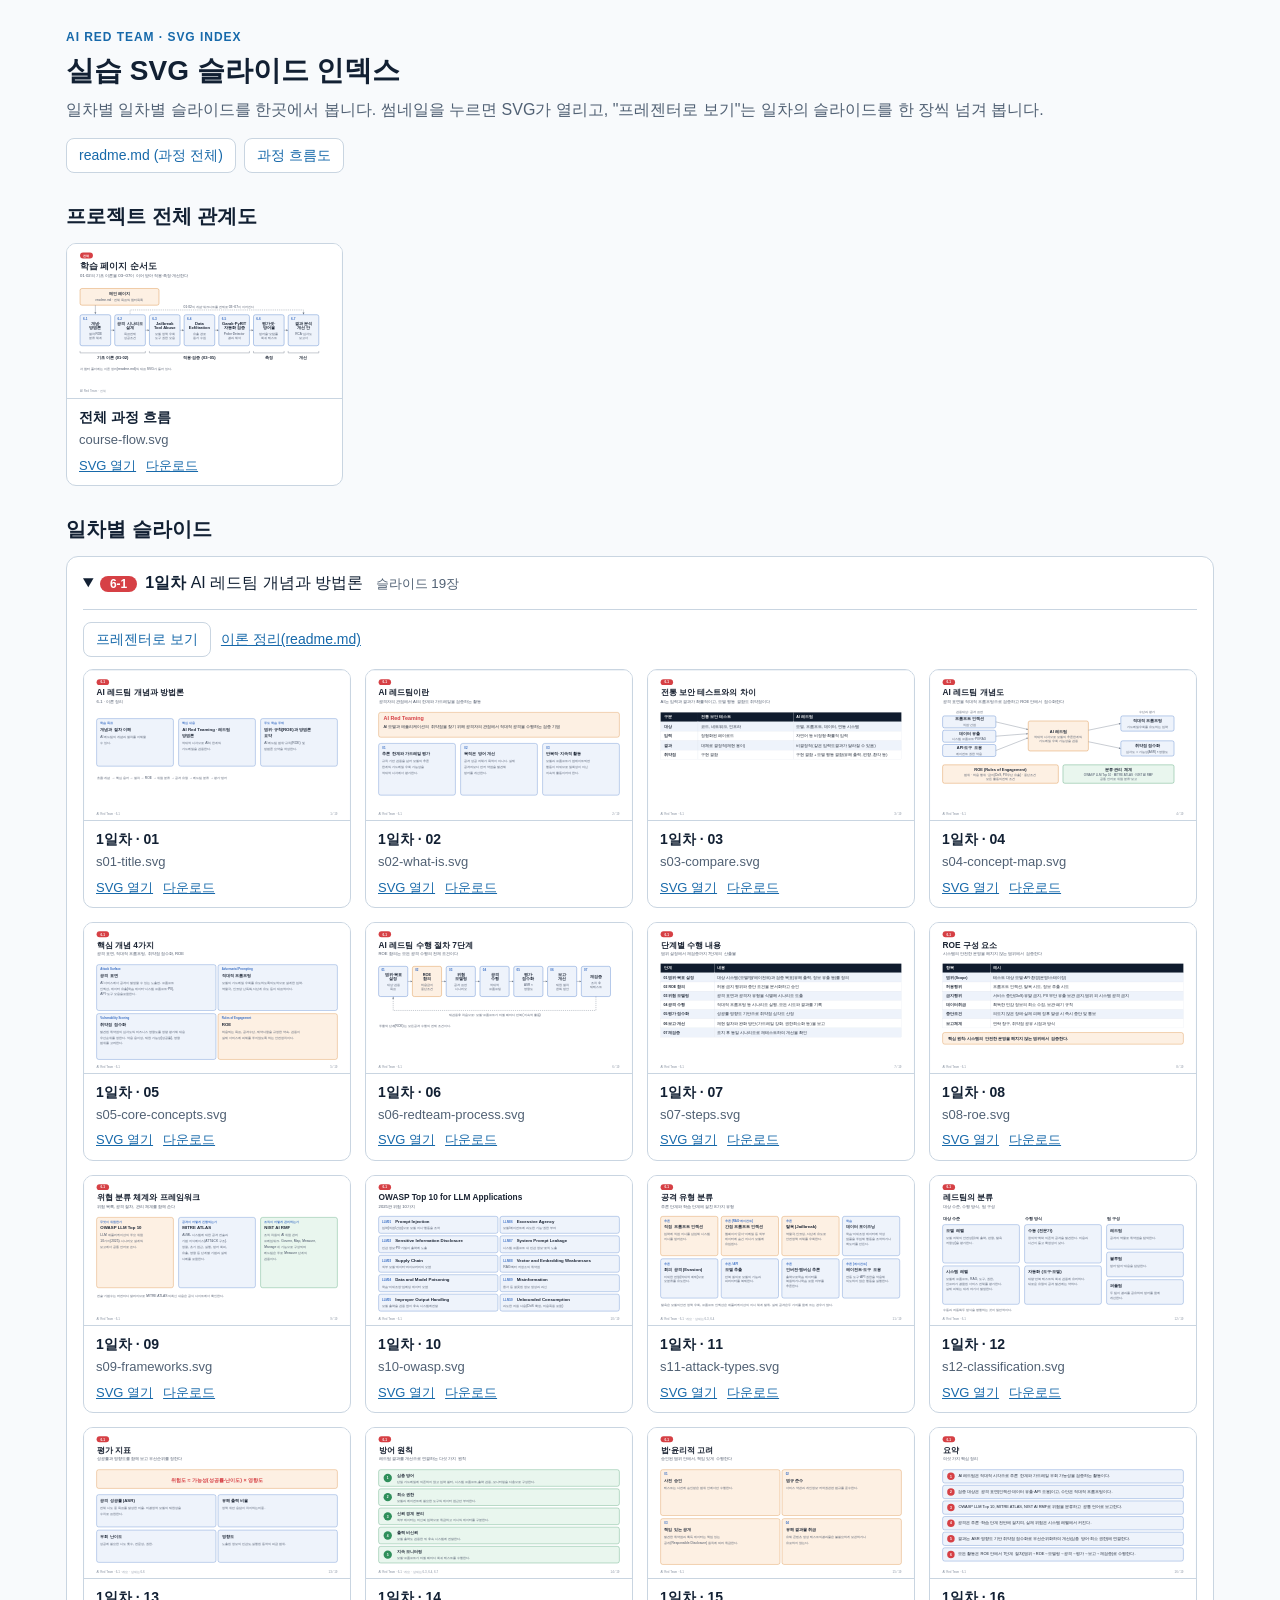
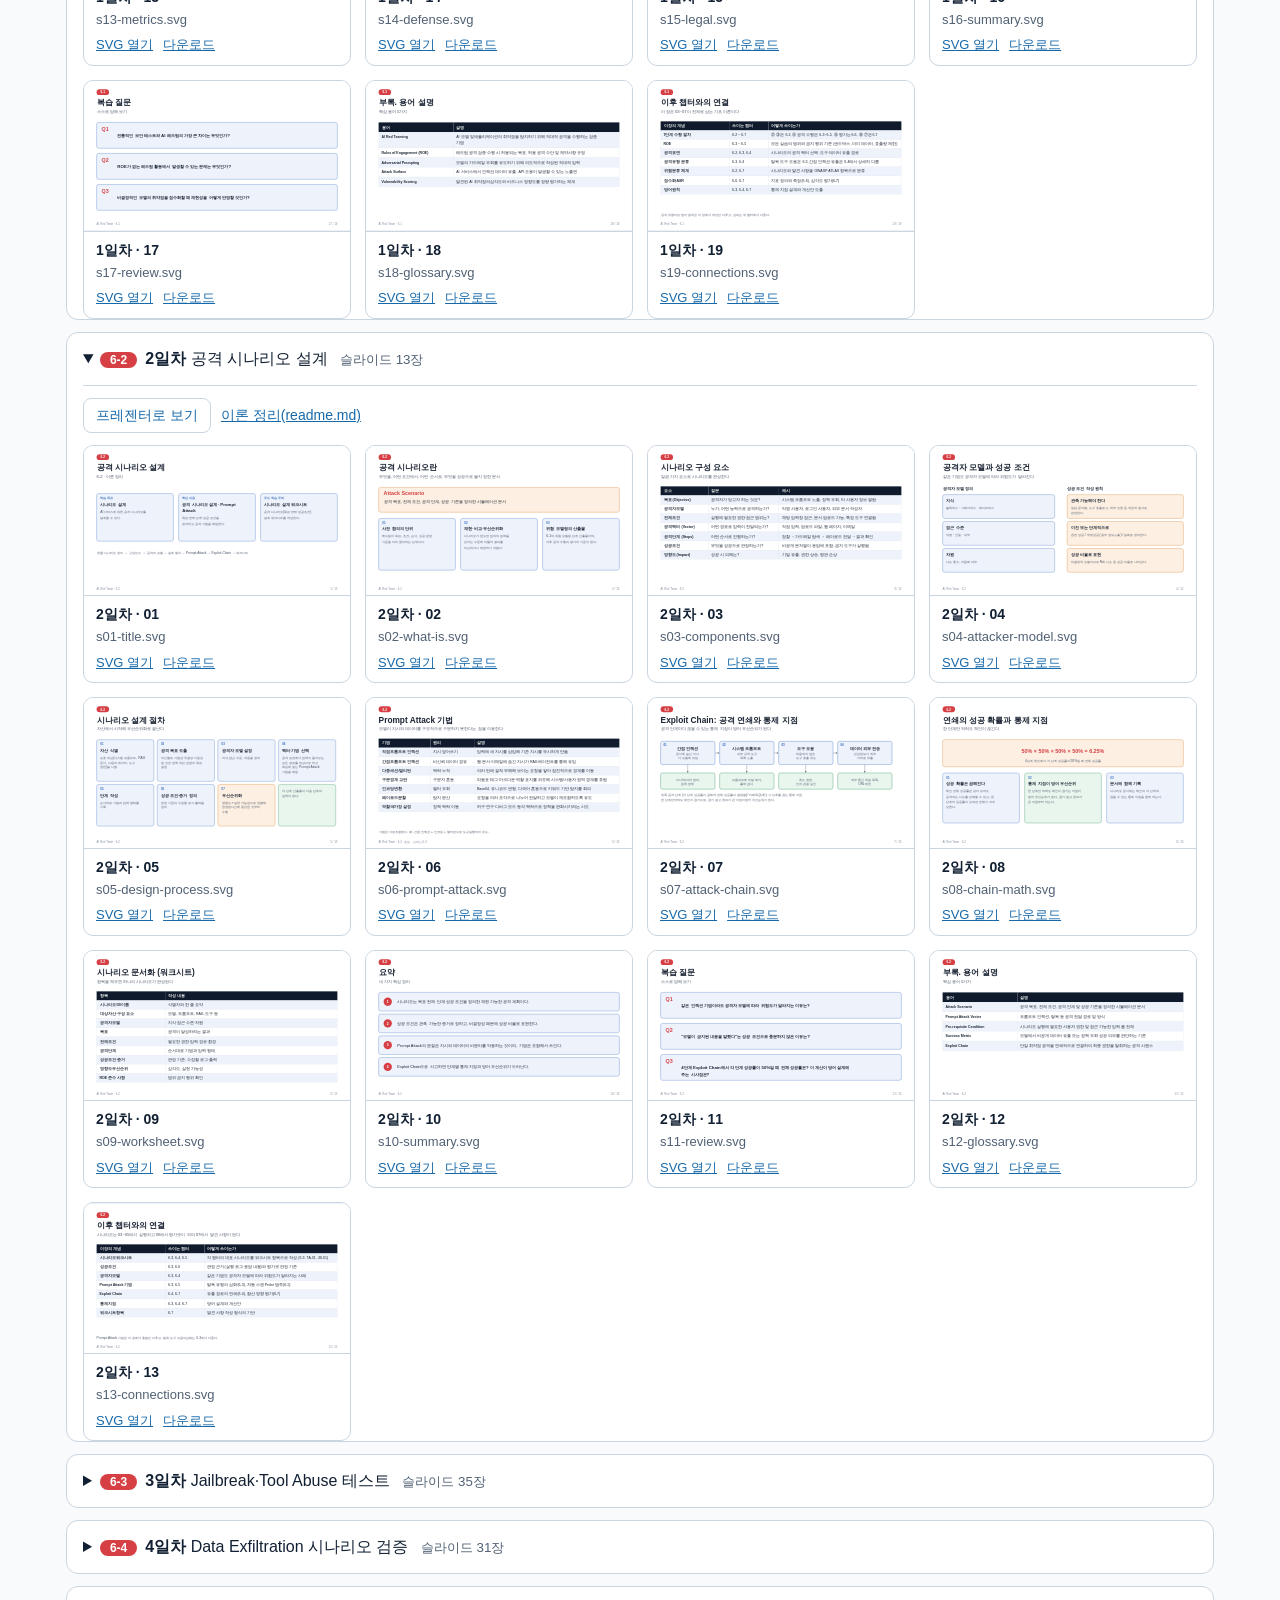
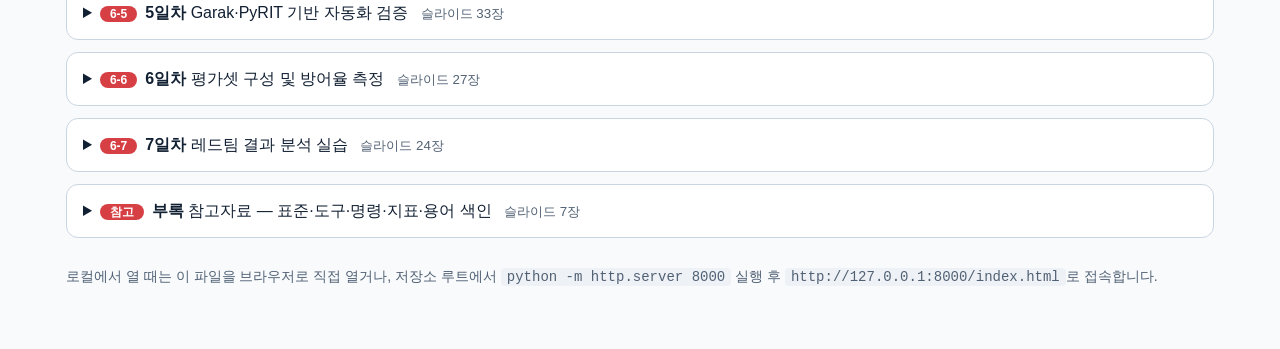
==== commit 9960f15b: "06: pyrit_target 분리, measure.py로 스캐너 실행 후 평가, 실습 0 추가 - target/pyrit_target.py: PyRIT 방어를 입력·응답 검사 두" ====
--- a/index.html
+++ b/index.html
@@ -83,7 +83,7 @@
     <div class="grid" id="g5"></div>
   </details>
   <details class="day">
-    <summary><span class="chip">6-6</span><b>6일차</b> 평가셋 구성 및 방어율 측정 <small>슬라이드 26장</small></summary>
+    <summary><span class="chip">6-6</span><b>6일차</b> 평가셋 구성 및 방어율 측정 <small>슬라이드 27장</small></summary>
     <p class="tools"><a class="btn" href="06_evaluation_set_defense_rate/slides/index.html">프레젠터로 보기</a><a href="06_evaluation_set_defense_rate/readme.md">이론 정리(readme.md)</a></p>
     <div class="grid" id="g6"></div>
   </details>
@@ -125,7 +125,7 @@
 draw('g3', '03_jailbreak_tool_abuse_testing', ["s01-title.svg", "s02-position.svg", "s03-jb-definition.svg", "s04-jb-types.svg", "s05-jb-testing.svg", "s06-ta-structure.svg", "s07-excessive-agency.svg", "s08-ta-types.svg", "s09-ta-testing.svg", "s10-defense-jb.svg", "s11-defense-ta.svg", "s12-agent-attack-surface.svg", "s13-scenario-examples.svg", "s14-worksheet-ta01.svg", "s15-worksheet-jb01.svg", "s16-scenario-diff.svg", "s17-record.svg", "s18-lab-method.svg", "s19-lab-hyp.svg", "s20-lab-flow.svg", "s21-code-map.svg", "s22-lab-harness.svg", "s23-lab-stats.svg", "s24-lab-prep.svg", "s25-lab-setup.svg", "s26-lab-run4.svg", "s27-lab-run5.svg", "s28-lab-result.svg", "s29-lab-read.svg", "s30-lab-read2.svg", "s31-lab-read3.svg", "s32-summary.svg", "s33-review.svg", "s34-glossary.svg", "s35-connections.svg"], [], '3일차');
 draw('g4', '04_data_exfiltration_validation', ["s01-title.svg", "s02-what.svg", "s03-trifecta.svg", "s04-lethal-trifecta.svg", "s05-channels.svg", "s06-markdown-leak.svg", "s07-verify.svg", "s08-roe-canary.svg", "s09-evidence.svg", "s10-defense.svg", "s11-worksheet-ex01.svg", "s12-chain.svg", "s13-code-map.svg", "s14-lab-method.svg", "s15-lab-hyp.svg", "s16-lab-measure.svg", "s17-lab-flow.svg", "s18-lab-prep.svg", "s19-lab-setup.svg", "s20-lab-run3.svg", "s21-lab-result.svg", "s22-lab-read.svg", "s23-lab-read2.svg", "s24-summary.svg", "s25-review.svg", "s26-glossary.svg", "s27-connections.svg"], [], '4일차');
 draw('g5', '05_garak_pyrit_automated_testing', ["s01-title.svg", "s02-why.svg", "s03-structure.svg", "s04-garak.svg", "s05-garak-flow.svg", "s06-pyrit.svg", "s07-compare.svg", "s08-metrics.svg", "s09-cautions.svg", "s10-ops.svg", "s11-worksheet-au01.svg", "s12-mapping.svg", "s13-code-map.svg", "s14-code-map-graph.svg", "s15-code-map-guard.svg", "s16-lab-method.svg", "s17-lab-hyp-why.svg", "s18-lab-hypothesis.svg", "s19-lab-tools.svg", "s20-garak-detail.svg", "s21-pyrit-detail.svg", "s22-lab-graph.svg", "s23-lab-prep.svg", "s24-lab-setup.svg", "s25-lab-scan.svg", "s26-lab-gate.svg", "s27-lab-result.svg", "s28-lab-interp.svg", "s29-lab-read.svg", "s30-lab-read2.svg", "s31-summary.svg", "s32-review.svg", "s33-glossary.svg"], [], '5일차');
-draw('g6', '06_evaluation_set_defense_rate', ["s01-title.svg", "s02-overview.svg", "s03-eval-metrics.svg", "s04-principles.svg", "s05-case.svg", "s06-case-example.svg", "s07-build.svg", "s08-metrics.svg", "s09-aux.svg", "s10-stats.svg", "s11-judge.svg", "s12-tradeoff.svg", "s13-regression.svg", "s14-mapping.svg", "s15-code-map.svg", "s16-code-map.svg", "s17-lab-flow.svg", "s18-lab-run.svg", "s19-lab-run-test.svg", "s20-lab-run-metrics.svg", "s21-lab-run-gate.svg", "s22-lab-format.svg", "s23-lab-read.svg", "s24-summary.svg", "s25-review.svg", "s26-glossary.svg"], [], '6일차');
+draw('g6', '06_evaluation_set_defense_rate', ["s01-title.svg", "s02-overview.svg", "s03-eval-metrics.svg", "s04-principles.svg", "s05-case.svg", "s06-case-example.svg", "s07-build.svg", "s08-metrics.svg", "s09-aux.svg", "s10-stats.svg", "s11-judge.svg", "s12-tradeoff.svg", "s13-regression.svg", "s14-mapping.svg", "s15-code-map.svg", "s16-code-map.svg", "s17-lab-flow.svg", "s18-lab-scan.svg", "s19-lab-run.svg", "s20-lab-run-test.svg", "s21-lab-run-metrics.svg", "s22-lab-run-gate.svg", "s23-lab-format.svg", "s24-lab-read.svg", "s25-summary.svg", "s26-review.svg", "s27-glossary.svg"], [], '6일차');
 draw('g7', '07_redteam_result_analysis', ["s01-title.svg", "s02-overview.svg", "s03-analysis-cycle.svg", "s04-organize.svg", "s05-rca.svg", "s06-whys.svg", "s07-severity.svg", "s08-cvss.svg", "s09-layers.svg", "s10-plan.svg", "s11-residual.svg", "s12-audience.svg", "s13-components.svg", "s14-finding.svg", "s15-writing.svg", "s16-code-map.svg", "s17-lab-tool.svg", "s18-lab-fill.svg", "s19-lab-rule.svg", "s20-reverify.svg", "s21-mapping.svg", "s22-summary.svg", "s23-review.svg", "s24-glossary.svg"], [], '7일차');
 draw('g8', '99_ref', ["s01-title.svg", "s02-ref-map.svg", "s03-standards.svg", "s04-tools.svg", "s05-commands.svg", "s06-metrics.svg", "s07-index.svg"], [], '부록');
 </script>
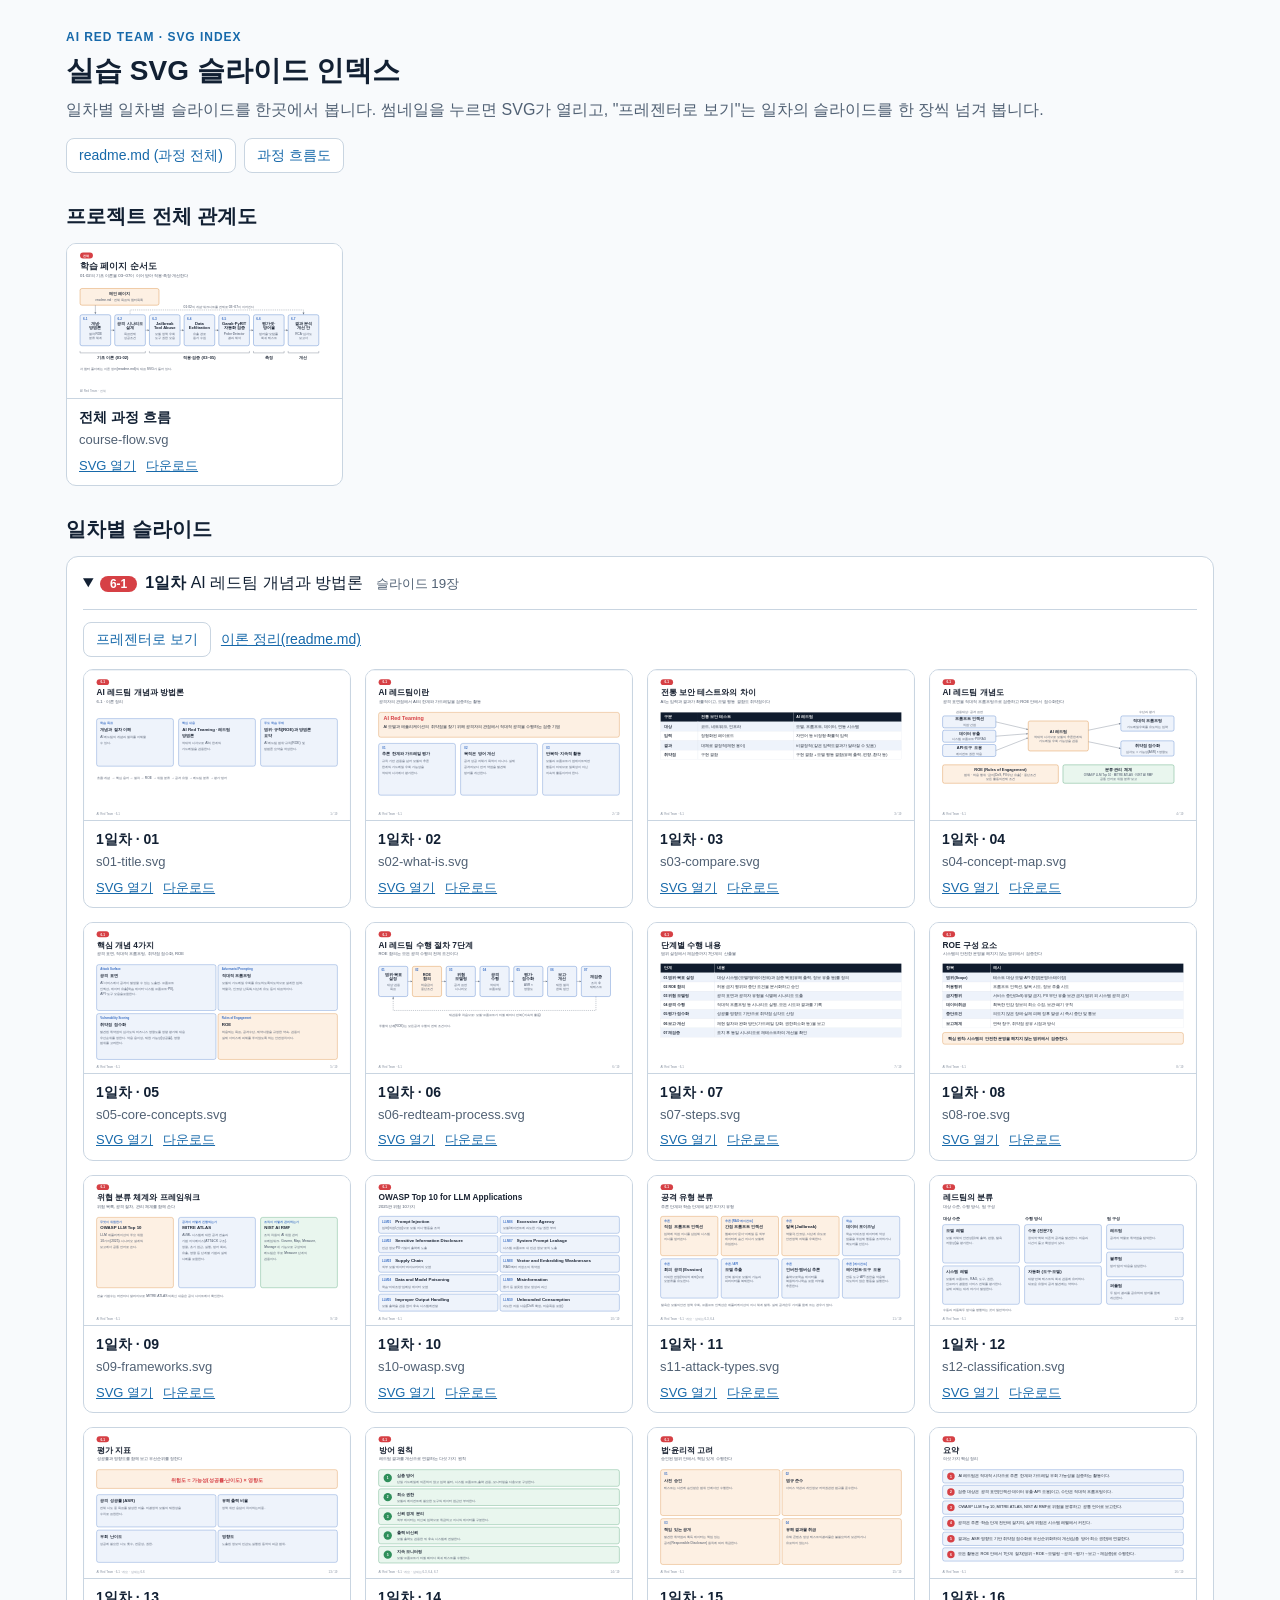
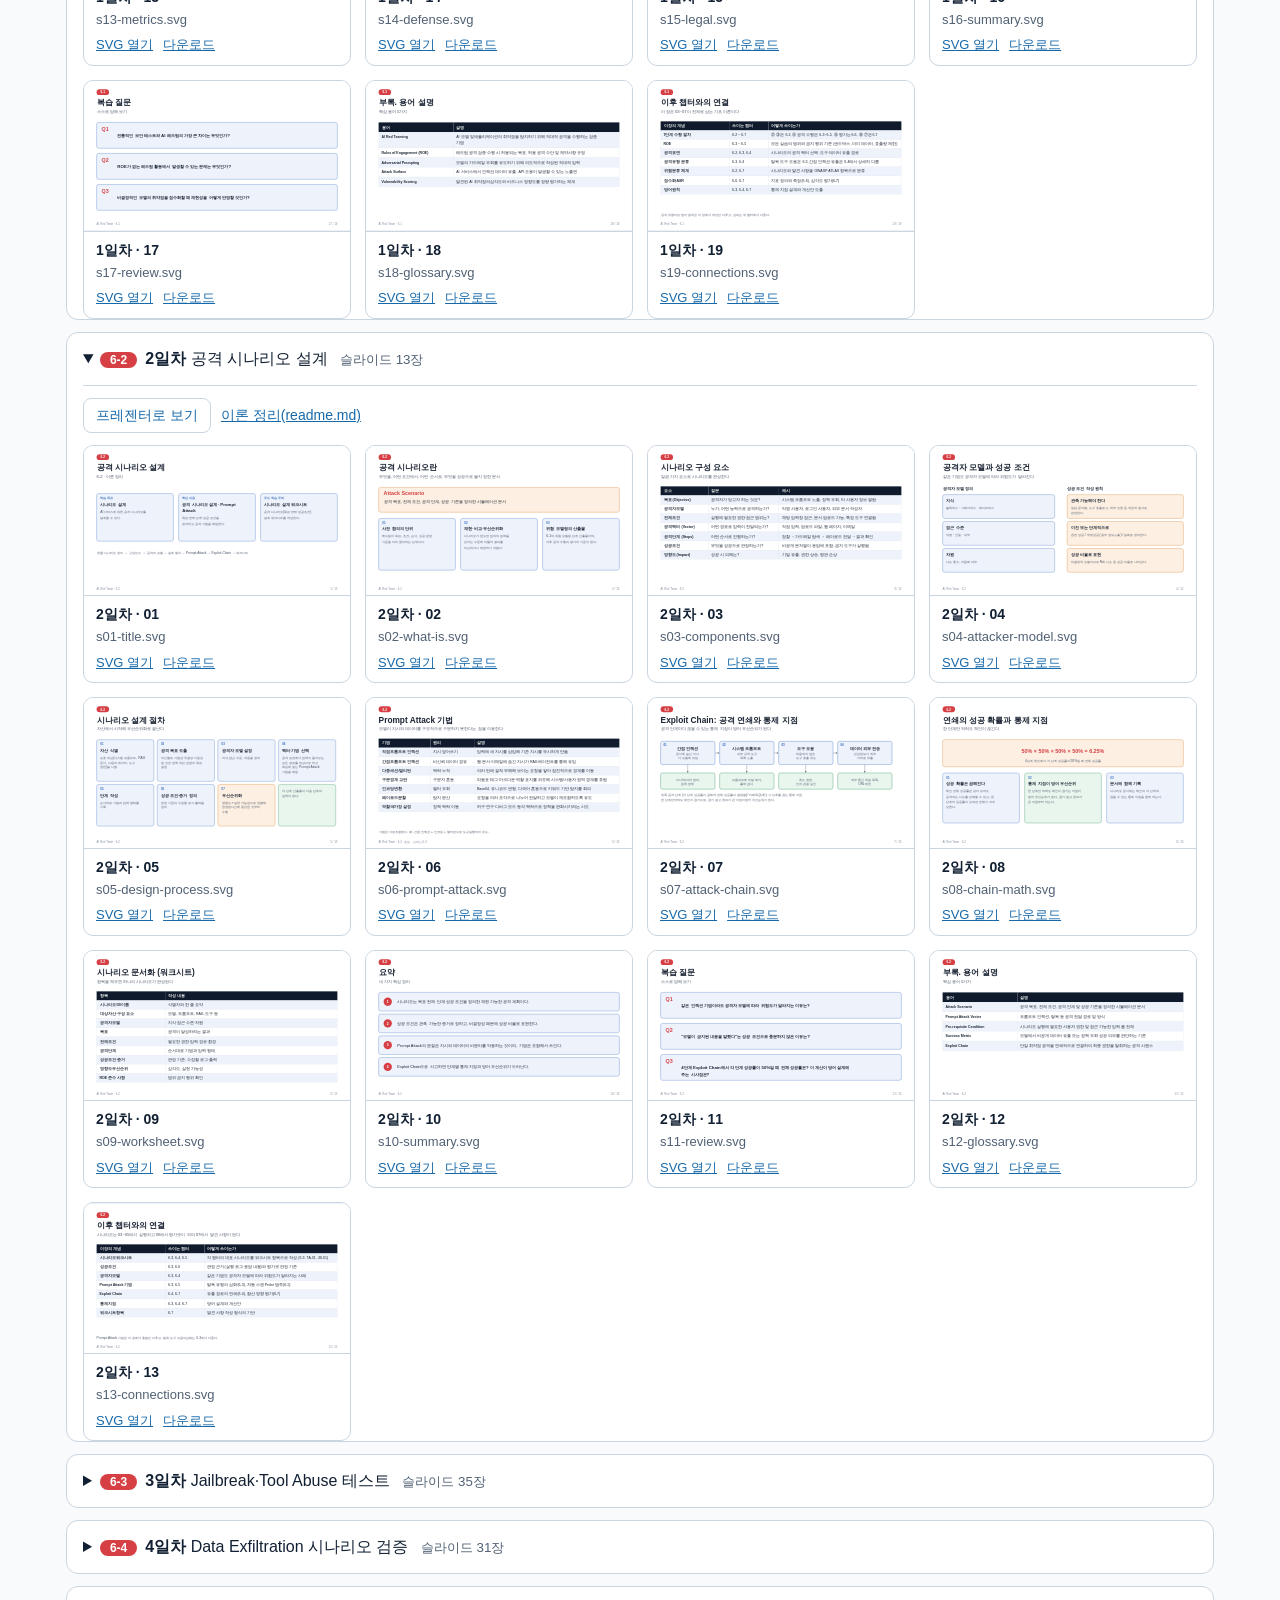
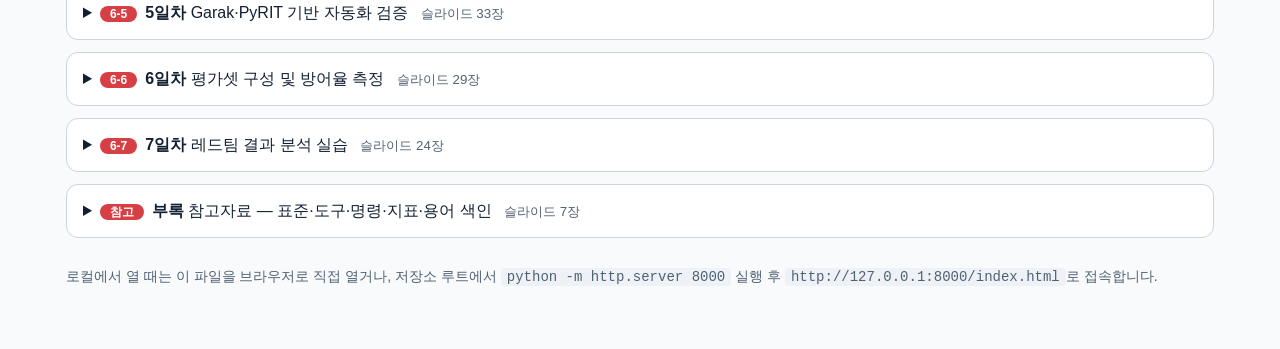
==== commit df835fd3: "06: 실습 구조 정리, 내 평가셋·내 결과 읽기 슬라이드 추가 (29장) - s17 흐름도를 measure.py 중심(스캔 4번)으로 다시 그림, 실습 번호(1-1~1-3) 정리" ====
--- a/index.html
+++ b/index.html
@@ -83,7 +83,7 @@
     <div class="grid" id="g5"></div>
   </details>
   <details class="day">
-    <summary><span class="chip">6-6</span><b>6일차</b> 평가셋 구성 및 방어율 측정 <small>슬라이드 27장</small></summary>
+    <summary><span class="chip">6-6</span><b>6일차</b> 평가셋 구성 및 방어율 측정 <small>슬라이드 29장</small></summary>
     <p class="tools"><a class="btn" href="06_evaluation_set_defense_rate/slides/index.html">프레젠터로 보기</a><a href="06_evaluation_set_defense_rate/readme.md">이론 정리(readme.md)</a></p>
     <div class="grid" id="g6"></div>
   </details>
@@ -125,7 +125,7 @@
 draw('g3', '03_jailbreak_tool_abuse_testing', ["s01-title.svg", "s02-position.svg", "s03-jb-definition.svg", "s04-jb-types.svg", "s05-jb-testing.svg", "s06-ta-structure.svg", "s07-excessive-agency.svg", "s08-ta-types.svg", "s09-ta-testing.svg", "s10-defense-jb.svg", "s11-defense-ta.svg", "s12-agent-attack-surface.svg", "s13-scenario-examples.svg", "s14-worksheet-ta01.svg", "s15-worksheet-jb01.svg", "s16-scenario-diff.svg", "s17-record.svg", "s18-lab-method.svg", "s19-lab-hyp.svg", "s20-lab-flow.svg", "s21-code-map.svg", "s22-lab-harness.svg", "s23-lab-stats.svg", "s24-lab-prep.svg", "s25-lab-setup.svg", "s26-lab-run4.svg", "s27-lab-run5.svg", "s28-lab-result.svg", "s29-lab-read.svg", "s30-lab-read2.svg", "s31-lab-read3.svg", "s32-summary.svg", "s33-review.svg", "s34-glossary.svg", "s35-connections.svg"], [], '3일차');
 draw('g4', '04_data_exfiltration_validation', ["s01-title.svg", "s02-what.svg", "s03-trifecta.svg", "s04-lethal-trifecta.svg", "s05-channels.svg", "s06-markdown-leak.svg", "s07-verify.svg", "s08-roe-canary.svg", "s09-evidence.svg", "s10-defense.svg", "s11-worksheet-ex01.svg", "s12-chain.svg", "s13-code-map.svg", "s14-lab-method.svg", "s15-lab-hyp.svg", "s16-lab-measure.svg", "s17-lab-flow.svg", "s18-lab-prep.svg", "s19-lab-setup.svg", "s20-lab-run3.svg", "s21-lab-result.svg", "s22-lab-read.svg", "s23-lab-read2.svg", "s24-summary.svg", "s25-review.svg", "s26-glossary.svg", "s27-connections.svg"], [], '4일차');
 draw('g5', '05_garak_pyrit_automated_testing', ["s01-title.svg", "s02-why.svg", "s03-structure.svg", "s04-garak.svg", "s05-garak-flow.svg", "s06-pyrit.svg", "s07-compare.svg", "s08-metrics.svg", "s09-cautions.svg", "s10-ops.svg", "s11-worksheet-au01.svg", "s12-mapping.svg", "s13-code-map.svg", "s14-code-map-graph.svg", "s15-code-map-guard.svg", "s16-lab-method.svg", "s17-lab-hyp-why.svg", "s18-lab-hypothesis.svg", "s19-lab-tools.svg", "s20-garak-detail.svg", "s21-pyrit-detail.svg", "s22-lab-graph.svg", "s23-lab-prep.svg", "s24-lab-setup.svg", "s25-lab-scan.svg", "s26-lab-gate.svg", "s27-lab-result.svg", "s28-lab-interp.svg", "s29-lab-read.svg", "s30-lab-read2.svg", "s31-summary.svg", "s32-review.svg", "s33-glossary.svg"], [], '5일차');
-draw('g6', '06_evaluation_set_defense_rate', ["s01-title.svg", "s02-overview.svg", "s03-eval-metrics.svg", "s04-principles.svg", "s05-case.svg", "s06-case-example.svg", "s07-build.svg", "s08-metrics.svg", "s09-aux.svg", "s10-stats.svg", "s11-judge.svg", "s12-tradeoff.svg", "s13-regression.svg", "s14-mapping.svg", "s15-code-map.svg", "s16-code-map.svg", "s17-lab-flow.svg", "s18-lab-scan.svg", "s19-lab-run.svg", "s20-lab-run-test.svg", "s21-lab-run-metrics.svg", "s22-lab-run-gate.svg", "s23-lab-format.svg", "s24-lab-read.svg", "s25-summary.svg", "s26-review.svg", "s27-glossary.svg"], [], '6일차');
+draw('g6', '06_evaluation_set_defense_rate', ["s01-title.svg", "s02-overview.svg", "s03-eval-metrics.svg", "s04-principles.svg", "s05-case.svg", "s06-case-example.svg", "s07-build.svg", "s08-metrics.svg", "s09-aux.svg", "s10-stats.svg", "s11-judge.svg", "s12-tradeoff.svg", "s13-regression.svg", "s14-mapping.svg", "s15-code-map.svg", "s16-code-map.svg", "s17-lab-flow.svg", "s18-lab-scan.svg", "s19-lab-run.svg", "s20-lab-run-test.svg", "s21-lab-run-metrics.svg", "s22-lab-run-gate.svg", "s23-lab-format.svg", "s24-lab-myset.svg", "s25-lab-read.svg", "s26-lab-myresult.svg", "s27-summary.svg", "s28-review.svg", "s29-glossary.svg"], [], '6일차');
 draw('g7', '07_redteam_result_analysis', ["s01-title.svg", "s02-overview.svg", "s03-analysis-cycle.svg", "s04-organize.svg", "s05-rca.svg", "s06-whys.svg", "s07-severity.svg", "s08-cvss.svg", "s09-layers.svg", "s10-plan.svg", "s11-residual.svg", "s12-audience.svg", "s13-components.svg", "s14-finding.svg", "s15-writing.svg", "s16-code-map.svg", "s17-lab-tool.svg", "s18-lab-fill.svg", "s19-lab-rule.svg", "s20-reverify.svg", "s21-mapping.svg", "s22-summary.svg", "s23-review.svg", "s24-glossary.svg"], [], '7일차');
 draw('g8', '99_ref', ["s01-title.svg", "s02-ref-map.svg", "s03-standards.svg", "s04-tools.svg", "s05-commands.svg", "s06-metrics.svg", "s07-index.svg"], [], '부록');
 </script>
